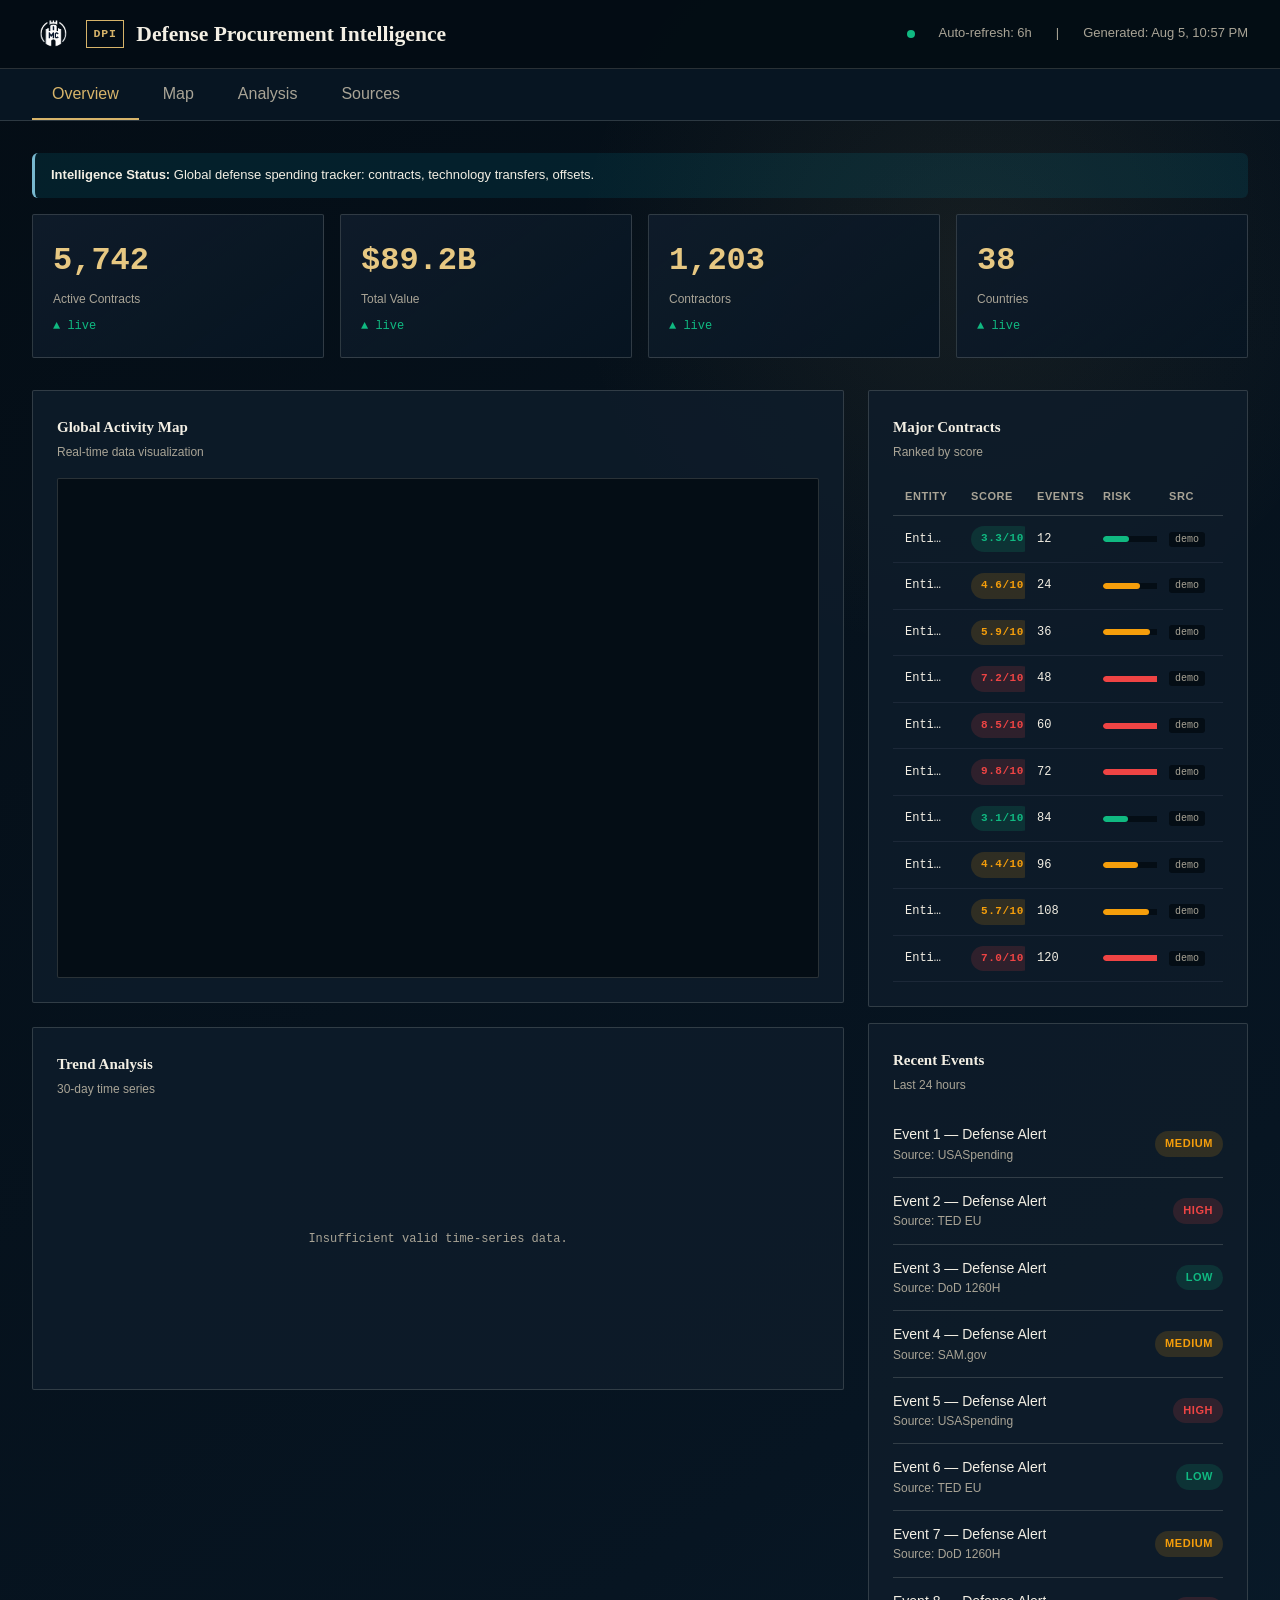
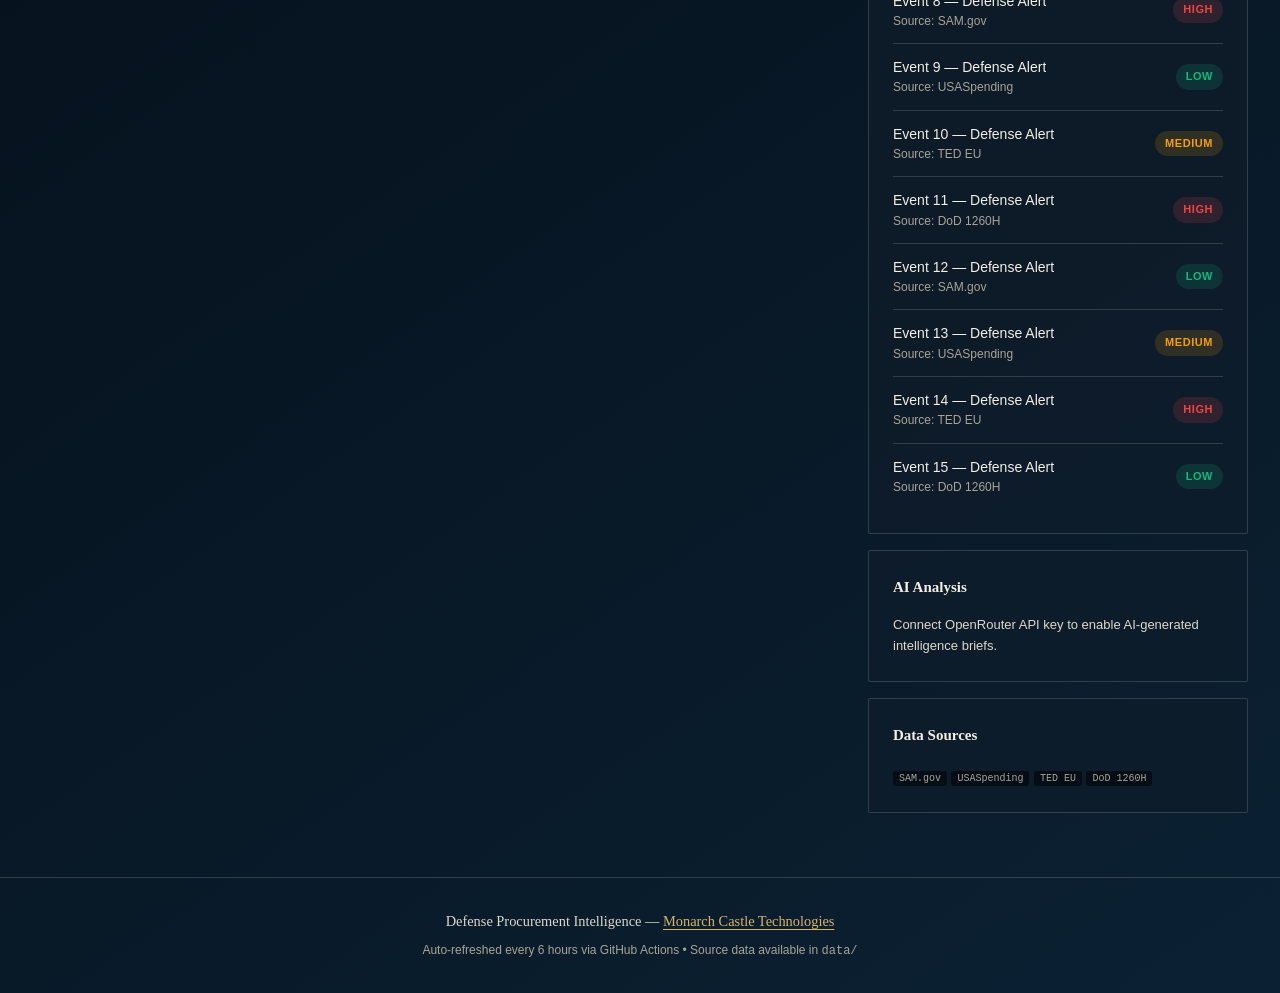
==== index.html @ 4f10d5d2 "chore: normalize portable repository files" ====
<!DOCTYPE html>
<html lang="en">
<head>
  <meta charset="UTF-8">
  <meta name="viewport" content="width=device-width, initial-scale=1.0">
  <title>Defense Procurement Intelligence &mdash; MCT Intelligence</title>
  <meta name="description" content="Public procurement and defense-spending signals for transparent monitoring.">
  <meta name="theme-color" content="#071522">
  <link rel="canonical" href="https://monarchcastletech.github.io/defense-procurement/">
  <link rel="icon" href="assets/mct-mark.png" type="image/png">
  <meta property="og:title" content="Defense Procurement Intelligence">
  <meta property="og:description" content="Public procurement and defense-spending signals for transparent monitoring.">
  <meta property="og:type" content="website">
  <meta property="og:url" content="https://monarchcastletech.github.io/defense-procurement/">
  <meta property="og:image" content="https://monarchcastletech.github.io/defense-procurement/assets/mct-mark.png">
  <link rel="stylesheet" href="assets/style.css">
  <script src="https://d3js.org/d3.v7.min.js" defer></script>
</head>
<body data-project="defense-procurement">
  <a class="skip-link" href="#overview">Skip to dashboard</a>
  <header class="header">
    <div class="header-brand">
      <img class="brand-mark" src="assets/mct-mark.png" alt="Monarch Castle Technologies">
      <div class="logo" aria-label="Project code DPI">DPI</div>
      <div>
        <h1>Defense Procurement Intelligence</h1>
      </div>
    </div>
    <div class="header-meta">
      <div class="live-dot"></div>
      <span>Auto-refresh: 6h</span>
      <span>|</span>
      <span>Generated: <span id="generated-time">&mdash;</span></span>
    </div>
  </header>

  <nav class="nav-tabs" aria-label="Dashboard sections">
    <a class="nav-tab active" href="#overview">Overview</a>
    <a class="nav-tab" href="#map">Map</a>
    <a class="nav-tab" href="#llm-summary">Analysis</a>
    <a class="nav-tab" href="#sources">Sources</a>
  </nav>

  <main class="main" id="overview">
    <div class="alert alert-info">
      <strong>Intelligence Status:</strong> Global defense spending tracker: contracts, technology transfers, offsets.
    </div>

    <div class="stat-grid">
      <div class="stat-card">
        <div class="stat-value">5,742</div>
        <div class="stat-label">Active Contracts</div>
        <div class="stat-delta up">&#9650; live</div>
      </div>
      <div class="stat-card">
        <div class="stat-value">$89.2B</div>
        <div class="stat-label">Total Value</div>
        <div class="stat-delta up">&#9650; live</div>
      </div>
      <div class="stat-card">
        <div class="stat-value">1,203</div>
        <div class="stat-label">Contractors</div>
        <div class="stat-delta up">&#9650; live</div>
      </div>
      <div class="stat-card">
        <div class="stat-value">38</div>
        <div class="stat-label">Countries</div>
        <div class="stat-delta up">&#9650; live</div>
      </div>
    </div>

    <div class="grid grid-map">
      <div>
        <div class="card">
          <div class="card-header">
            <div>
              <div class="card-title">Global Activity Map</div>
              <div class="card-subtitle">Real-time data visualization</div>
            </div>
          </div>
          <div class="map-container" id="map"></div>
        </div>

        <div class="card" style="margin-top:1.5rem">
          <div class="card-header">
            <div>
              <div class="card-title">Trend Analysis</div>
              <div class="card-subtitle">30-day time series</div>
            </div>
          </div>
          <div class="chart-container" id="timeseries-chart"></div>
        </div>
      </div>

      <div class="sidebar">
        <div class="card">
          <div class="card-header">
            <div>
              <div class="card-title">Major Contracts</div>
              <div class="card-subtitle">Ranked by score</div>
            </div>
          </div>
          <table class="data-table">
            <thead>
              <tr><th>Entity</th><th>Score</th><th>Events</th><th>Risk</th><th>Src</th></tr>
            </thead>
            <tbody>
          <tr>
            <td>Entity 1</td>
            <td><span class="badge badge-success">3.3/10</span></td>
            <td>12</td>
            <td style="width:120px"><div class="score-bar"><div class="score-bar-fill score-low" style="width:33%"></div></div></td>
            <td><span class="tag-source">demo</span></td>
          </tr>
          <tr>
            <td>Entity 2</td>
            <td><span class="badge badge-warning">4.6/10</span></td>
            <td>24</td>
            <td style="width:120px"><div class="score-bar"><div class="score-bar-fill score-medium" style="width:46%"></div></div></td>
            <td><span class="tag-source">demo</span></td>
          </tr>
          <tr>
            <td>Entity 3</td>
            <td><span class="badge badge-warning">5.9/10</span></td>
            <td>36</td>
            <td style="width:120px"><div class="score-bar"><div class="score-bar-fill score-medium" style="width:59%"></div></div></td>
            <td><span class="tag-source">demo</span></td>
          </tr>
          <tr>
            <td>Entity 4</td>
            <td><span class="badge badge-danger">7.2/10</span></td>
            <td>48</td>
            <td style="width:120px"><div class="score-bar"><div class="score-bar-fill score-high" style="width:72%"></div></div></td>
            <td><span class="tag-source">demo</span></td>
          </tr>
          <tr>
            <td>Entity 5</td>
            <td><span class="badge badge-danger">8.5/10</span></td>
            <td>60</td>
            <td style="width:120px"><div class="score-bar"><div class="score-bar-fill score-high" style="width:85%"></div></div></td>
            <td><span class="tag-source">demo</span></td>
          </tr>
          <tr>
            <td>Entity 6</td>
            <td><span class="badge badge-danger">9.8/10</span></td>
            <td>72</td>
            <td style="width:120px"><div class="score-bar"><div class="score-bar-fill score-high" style="width:98%"></div></div></td>
            <td><span class="tag-source">demo</span></td>
          </tr>
          <tr>
            <td>Entity 7</td>
            <td><span class="badge badge-success">3.1/10</span></td>
            <td>84</td>
            <td style="width:120px"><div class="score-bar"><div class="score-bar-fill score-low" style="width:31%"></div></div></td>
            <td><span class="tag-source">demo</span></td>
          </tr>
          <tr>
            <td>Entity 8</td>
            <td><span class="badge badge-warning">4.4/10</span></td>
            <td>96</td>
            <td style="width:120px"><div class="score-bar"><div class="score-bar-fill score-medium" style="width:44%"></div></div></td>
            <td><span class="tag-source">demo</span></td>
          </tr>
          <tr>
            <td>Entity 9</td>
            <td><span class="badge badge-warning">5.7/10</span></td>
            <td>108</td>
            <td style="width:120px"><div class="score-bar"><div class="score-bar-fill score-medium" style="width:57%"></div></div></td>
            <td><span class="tag-source">demo</span></td>
          </tr>
          <tr>
            <td>Entity 10</td>
            <td><span class="badge badge-danger">7.0/10</span></td>
            <td>120</td>
            <td style="width:120px"><div class="score-bar"><div class="score-bar-fill score-high" style="width:70%"></div></div></td>
            <td><span class="tag-source">demo</span></td>
          </tr>
            </tbody>
          </table>
        </div>

        <div class="card">
          <div class="card-header">
            <div>
              <div class="card-title">Recent Events</div>
              <div class="card-subtitle">Last 24 hours</div>
            </div>
          </div>
          <div class="list-item">
            <div>
              <div class="list-item-title">Event 1 &mdash; Defense Alert</div>
              <div class="list-item-meta">Source: USASpending</div>
            </div>
            <span class="badge badge-warning">medium</span>
          </div>
          <div class="list-item">
            <div>
              <div class="list-item-title">Event 2 &mdash; Defense Alert</div>
              <div class="list-item-meta">Source: TED EU</div>
            </div>
            <span class="badge badge-danger">high</span>
          </div>
          <div class="list-item">
            <div>
              <div class="list-item-title">Event 3 &mdash; Defense Alert</div>
              <div class="list-item-meta">Source: DoD 1260H</div>
            </div>
            <span class="badge badge-success">low</span>
          </div>
          <div class="list-item">
            <div>
              <div class="list-item-title">Event 4 &mdash; Defense Alert</div>
              <div class="list-item-meta">Source: SAM.gov</div>
            </div>
            <span class="badge badge-warning">medium</span>
          </div>
          <div class="list-item">
            <div>
              <div class="list-item-title">Event 5 &mdash; Defense Alert</div>
              <div class="list-item-meta">Source: USASpending</div>
            </div>
            <span class="badge badge-danger">high</span>
          </div>
          <div class="list-item">
            <div>
              <div class="list-item-title">Event 6 &mdash; Defense Alert</div>
              <div class="list-item-meta">Source: TED EU</div>
            </div>
            <span class="badge badge-success">low</span>
          </div>
          <div class="list-item">
            <div>
              <div class="list-item-title">Event 7 &mdash; Defense Alert</div>
              <div class="list-item-meta">Source: DoD 1260H</div>
            </div>
            <span class="badge badge-warning">medium</span>
          </div>
          <div class="list-item">
            <div>
              <div class="list-item-title">Event 8 &mdash; Defense Alert</div>
              <div class="list-item-meta">Source: SAM.gov</div>
            </div>
            <span class="badge badge-danger">high</span>
          </div>
          <div class="list-item">
            <div>
              <div class="list-item-title">Event 9 &mdash; Defense Alert</div>
              <div class="list-item-meta">Source: USASpending</div>
            </div>
            <span class="badge badge-success">low</span>
          </div>
          <div class="list-item">
            <div>
              <div class="list-item-title">Event 10 &mdash; Defense Alert</div>
              <div class="list-item-meta">Source: TED EU</div>
            </div>
            <span class="badge badge-warning">medium</span>
          </div>
          <div class="list-item">
            <div>
              <div class="list-item-title">Event 11 &mdash; Defense Alert</div>
              <div class="list-item-meta">Source: DoD 1260H</div>
            </div>
            <span class="badge badge-danger">high</span>
          </div>
          <div class="list-item">
            <div>
              <div class="list-item-title">Event 12 &mdash; Defense Alert</div>
              <div class="list-item-meta">Source: SAM.gov</div>
            </div>
            <span class="badge badge-success">low</span>
          </div>
          <div class="list-item">
            <div>
              <div class="list-item-title">Event 13 &mdash; Defense Alert</div>
              <div class="list-item-meta">Source: USASpending</div>
            </div>
            <span class="badge badge-warning">medium</span>
          </div>
          <div class="list-item">
            <div>
              <div class="list-item-title">Event 14 &mdash; Defense Alert</div>
              <div class="list-item-meta">Source: TED EU</div>
            </div>
            <span class="badge badge-danger">high</span>
          </div>
          <div class="list-item">
            <div>
              <div class="list-item-title">Event 15 &mdash; Defense Alert</div>
              <div class="list-item-meta">Source: DoD 1260H</div>
            </div>
            <span class="badge badge-success">low</span>
          </div>
        </div>

        <div class="card">
          <div class="card-header">
            <div class="card-title">AI Analysis</div>
          </div>
          <div id="llm-summary" style="font-size:0.8125rem;color:var(--text-secondary)">
            <p>Connect OpenRouter API key to enable AI-generated intelligence briefs.</p>
          </div>
        </div>

        <div class="card">
          <div class="card-header">
            <div class="card-title" id="sources">Data Sources</div>
          </div>
              <span class="tag-source">SAM.gov</span>
              <span class="tag-source">USASpending</span>
              <span class="tag-source">TED EU</span>
              <span class="tag-source">DoD 1260H</span>        </div>
      </div>
    </div>
  </main>

  <footer class="footer">
    <p>Defense Procurement Intelligence &mdash; <a href="https://monarchcastle.tech/">Monarch Castle Technologies</a></p>
    <p style="margin-top:0.5rem">Auto-refreshed every 6 hours via GitHub Actions &bull; Source data available in <code>data/</code></p>
  </footer>

  <script src="assets/app.js"></script>
</body>
</html>
---- assets/style.css ----
:root {
  --bg-primary: #040d15;
  --bg-secondary: #071522;
  --bg-card: #0f1c2a;
  --bg-hover: #15283a;
  --border: rgba(243, 239, 228, 0.16);
  --text-primary: #f3efe4;
  --text-secondary: #ded8ca;
  --text-muted: #a9a496;
  --accent: #d7b46a;
  --accent-hover: #e7c882;
  --danger: #ef4444;
  --warning: #f59e0b;
  --success: #10b981;
  --info: #77b8cf;
  --font-mono: 'JetBrains Mono', 'Fira Code', monospace;
  --font-sans: Inter, 'Helvetica Neue', Arial, ui-sans-serif, system-ui, sans-serif;
  --font-serif: 'Iowan Old Style', 'Palatino Linotype', 'Book Antiqua', Palatino, Georgia, serif;
  --radius: 2px;
  --shadow: 0 2rem 5rem rgba(0, 0, 0, 0.3);
}

*, *::before, *::after { box-sizing: border-box; margin: 0; padding: 0; }

body {
  font-family: var(--font-sans);
  background:
    radial-gradient(circle at 76% 10%, rgba(215, 180, 106, 0.08), transparent 25rem),
    linear-gradient(145deg, var(--bg-primary), #071522 58%, #0b2133);
  color: var(--text-primary);
  line-height: 1.6;
  min-height: 100vh;
}

a { color: var(--accent); text-decoration: none; }
a:hover { color: var(--accent-hover); }
a:focus-visible, button:focus-visible { outline: 3px solid var(--accent-hover); outline-offset: 3px; }

.header {
  background: rgba(4, 13, 21, 0.94);
  border-bottom: 1px solid var(--border);
  padding: 0.8rem 2rem;
  display: flex;
  align-items: center;
  justify-content: space-between;
  position: sticky;
  top: 0;
  z-index: 100;
}

.header-brand {
  display: flex;
  align-items: center;
  gap: 0.75rem;
}

.header-brand h1 {
  font-family: var(--font-serif);
  font-size: 1.35rem;
  font-weight: 600;
  color: var(--text-primary);
}

.brand-mark {
  width: 42px;
  height: 42px;
  object-fit: contain;
  flex: 0 0 auto;
}

.header-brand .logo {
  min-width: 36px;
  height: 28px;
  border: 1px solid var(--accent);
  border-radius: 0;
  display: flex;
  align-items: center;
  justify-content: center;
  font-weight: 800;
  padding: 0 0.4rem;
  font-size: 0.72rem;
  font-family: var(--font-mono);
  letter-spacing: 0.08em;
  color: var(--accent);
}

.header-meta {
  display: flex;
  align-items: center;
  gap: 1.5rem;
  font-size: 0.8125rem;
  color: var(--text-muted);
}

.header-meta .live-dot {
  width: 8px;
  height: 8px;
  background: var(--success);
  border-radius: 50%;
  animation: pulse 2s infinite;
}

@keyframes pulse {
  0%, 100% { opacity: 1; }
  50% { opacity: 0.4; }
}

.nav-tabs {
  display: flex;
  gap: 0.25rem;
  background: var(--bg-secondary);
  border-bottom: 1px solid var(--border);
  padding: 0 2rem;
}

.nav-tab {
  padding: 0.75rem 1.25rem;
  font-size: 0.875rem;
  color: var(--text-muted);
  border-bottom: 2px solid transparent;
  cursor: pointer;
  border-top: 0;
  border-left: 0;
  border-right: 0;
  background: transparent;
  font: inherit;
  transition: all 0.2s;
}

.nav-tab:hover { color: var(--text-primary); }
.nav-tab.active { color: var(--accent); border-bottom-color: var(--accent); }

.main { padding: 2rem; max-width: 1600px; margin: 0 auto; overflow-x: hidden; }

.grid { display: grid; gap: 1.5rem; }
.grid-2 { grid-template-columns: repeat(2, 1fr); }
.grid-3 { grid-template-columns: repeat(3, 1fr); }
.grid-4 { grid-template-columns: repeat(4, 1fr); }
.grid-map { grid-template-columns: 1fr 380px; align-items: start; min-width: 0; }
.grid-map > div:first-child { min-width: 0; overflow: hidden; }

@media (max-width: 1024px) {
  .grid-2, .grid-3, .grid-4 { grid-template-columns: 1fr; }
  .grid-map { grid-template-columns: 1fr; }
}

.card {
  background: rgba(15, 28, 42, 0.86);
  border: 1px solid var(--border);
  border-radius: var(--radius);
  padding: 1.5rem;
  overflow-x: auto;
}

.card-header {
  display: flex;
  align-items: center;
  justify-content: space-between;
  margin-bottom: 1rem;
}

.card-title {
  font-family: var(--font-serif);
  font-size: 0.9375rem;
  font-weight: 600;
  color: var(--text-primary);
}

.card-subtitle {
  font-size: 0.75rem;
  color: var(--text-muted);
  margin-top: 0.25rem;
}

.stat-grid {
  display: grid;
  grid-template-columns: repeat(4, 1fr);
  gap: 1rem;
  margin-bottom: 2rem;
}

@media (max-width: 768px) { .stat-grid { grid-template-columns: repeat(2, 1fr); } }

.stat-card {
  background: linear-gradient(145deg, rgba(15, 28, 42, 0.96), rgba(7, 21, 34, 0.9));
  border: 1px solid var(--border);
  border-radius: var(--radius);
  padding: 1.25rem;
}

.stat-value {
  font-size: 2rem;
  font-weight: 700;
  color: var(--accent-hover);
  font-family: var(--font-mono);
}

.stat-label {
  font-size: 0.75rem;
  color: var(--text-muted);
  margin-top: 0.25rem;
}

.stat-delta {
  font-size: 0.75rem;
  margin-top: 0.5rem;
  font-family: var(--font-mono);
}

.stat-delta.up { color: var(--success); }
.stat-delta.down { color: var(--danger); }
.stat-delta.neutral { color: var(--text-muted); }

.badge {
  display: inline-flex;
  align-items: center;
  gap: 0.375rem;
  padding: 0.25rem 0.625rem;
  font-size: 0.6875rem;
  font-weight: 600;
  border-radius: 999px;
  text-transform: uppercase;
  letter-spacing: 0.05em;
}

.badge-danger { background: rgba(239,68,68,0.15); color: var(--danger); }
.badge-warning { background: rgba(245,158,11,0.15); color: var(--warning); }
.badge-success { background: rgba(16,185,129,0.15); color: var(--success); }
.badge-info { background: rgba(6,182,212,0.15); color: var(--info); }

.map-container {
  background: var(--bg-primary);
  border: 1px solid var(--border);
  border-radius: var(--radius);
  height: 500px;
  position: relative;
  overflow: hidden;
  width: 100%;
}

.map-container svg { width: 100%; height: 100%; }

.sidebar {
  display: flex;
  flex-direction: column;
  gap: 1rem;
  min-width: 0;
}

.list-item {
  display: flex;
  align-items: center;
  justify-content: space-between;
  padding: 0.75rem 0;
  border-bottom: 1px solid var(--border);
}

.list-item:last-child { border-bottom: none; }

.list-item-title { font-size: 0.875rem; font-weight: 500; overflow: hidden; text-overflow: ellipsis; white-space: nowrap; max-width: 220px; }
.list-item-meta { font-size: 0.75rem; color: var(--text-muted); }

.data-table {
  width: 100%;
  border-collapse: collapse;
  font-size: 0.8125rem;
  table-layout: fixed;
}

.data-table th {
  text-align: left;
  padding: 0.625rem 0.75rem;
  color: var(--text-muted);
  font-weight: 600;
  font-size: 0.6875rem;
  text-transform: uppercase;
  letter-spacing: 0.05em;
  border-bottom: 1px solid var(--border);
}

.data-table td {
  padding: 0.625rem 0.75rem;
  border-bottom: 1px solid rgba(45,55,72,0.5);
  font-family: var(--font-mono);
  font-size: 0.75rem;
  max-width: 180px;
  overflow: hidden;
  text-overflow: ellipsis;
  white-space: nowrap;
}

.data-table tr:hover td { background: var(--bg-hover); }

.score-bar {
  height: 6px;
  background: var(--bg-primary);
  border-radius: 3px;
  overflow: hidden;
  flex: 1;
  min-width: 80px;
}

.score-bar-fill {
  height: 100%;
  border-radius: 3px;
  transition: width 0.5s ease;
}

.score-high { background: var(--danger); }
.score-medium { background: var(--warning); }
.score-low { background: var(--success); }

.chart-container {
  height: 250px;
  position: relative;
}

.chart-container svg { width: 100%; height: 100%; }
.chart-empty { display: grid; height: 100%; place-items: center; color: var(--text-muted); font-family: var(--font-mono); font-size: 0.75rem; }

.footer {
  text-align: center;
  padding: 2rem;
  color: var(--text-muted);
  font-size: 0.75rem;
  border-top: 1px solid var(--border);
  margin-top: 2rem;
}

.footer p:first-child { color: var(--text-secondary); font-family: var(--font-serif); font-size: 0.9rem; }
.footer a { text-decoration: underline; text-underline-offset: 0.2em; }

.tag-source {
  font-size: 0.625rem;
  color: var(--text-muted);
  font-family: var(--font-mono);
  background: var(--bg-primary);
  padding: 0.125rem 0.375rem;
  border-radius: 3px;
}

.btn {
  display: inline-flex;
  align-items: center;
  gap: 0.5rem;
  padding: 0.5rem 1rem;
  font-size: 0.8125rem;
  font-weight: 500;
  border-radius: 6px;
  border: 1px solid var(--border);
  background: var(--bg-card);
  color: var(--text-primary);
  cursor: pointer;
  transition: all 0.2s;
}

.btn:hover { background: var(--bg-hover); border-color: var(--accent); }
.btn-primary { background: var(--accent); border-color: var(--accent); color: white; }
.btn-primary:hover { background: var(--accent-hover); }

.alert {
  padding: 0.75rem 1rem;
  border-radius: 6px;
  font-size: 0.8125rem;
  margin-bottom: 1rem;
  border-left: 3px solid;
}

.alert-info { background: rgba(6,182,212,0.1); border-color: var(--info); }
.alert-warning { background: rgba(245,158,11,0.1); border-color: var(--warning); }
.alert-danger { background: rgba(239,68,68,0.1); border-color: var(--danger); }

.axis text { fill: var(--text-muted); font-size: 10px; }
.axis path, .axis line { stroke: var(--border); }

.tooltip {
  position: absolute;
  background: var(--bg-secondary);
  border: 1px solid var(--border);
  border-radius: 6px;
  padding: 0.75rem;
  font-size: 0.75rem;
  pointer-events: none;
  z-index: 1000;
  box-shadow: var(--shadow);
  max-width: 250px;
}

.skip-link { position: fixed; left: 1rem; top: -5rem; z-index: 1001; padding: 0.75rem 1rem; color: var(--bg-primary); background: var(--accent-hover); }
.skip-link:focus { top: 1rem; }

@media (max-width: 720px) {
  .header { position: static; padding: 0.8rem 1rem; align-items: flex-start; }
  .header-meta { gap: 0.6rem; flex-wrap: wrap; justify-content: flex-end; }
  .header-meta span:nth-of-type(2) { display: none; }
  .nav-tabs { padding: 0 0.5rem; overflow-x: auto; }
  .nav-tab { padding: 0.7rem 0.9rem; white-space: nowrap; }
  .main { padding: 1rem; }
  .card { padding: 1rem; }
}

@media (prefers-reduced-motion: reduce) {
  *, *::before, *::after { scroll-behavior: auto !important; animation-duration: 0.01ms !important; animation-iteration-count: 1 !important; transition-duration: 0.01ms !important; }
}
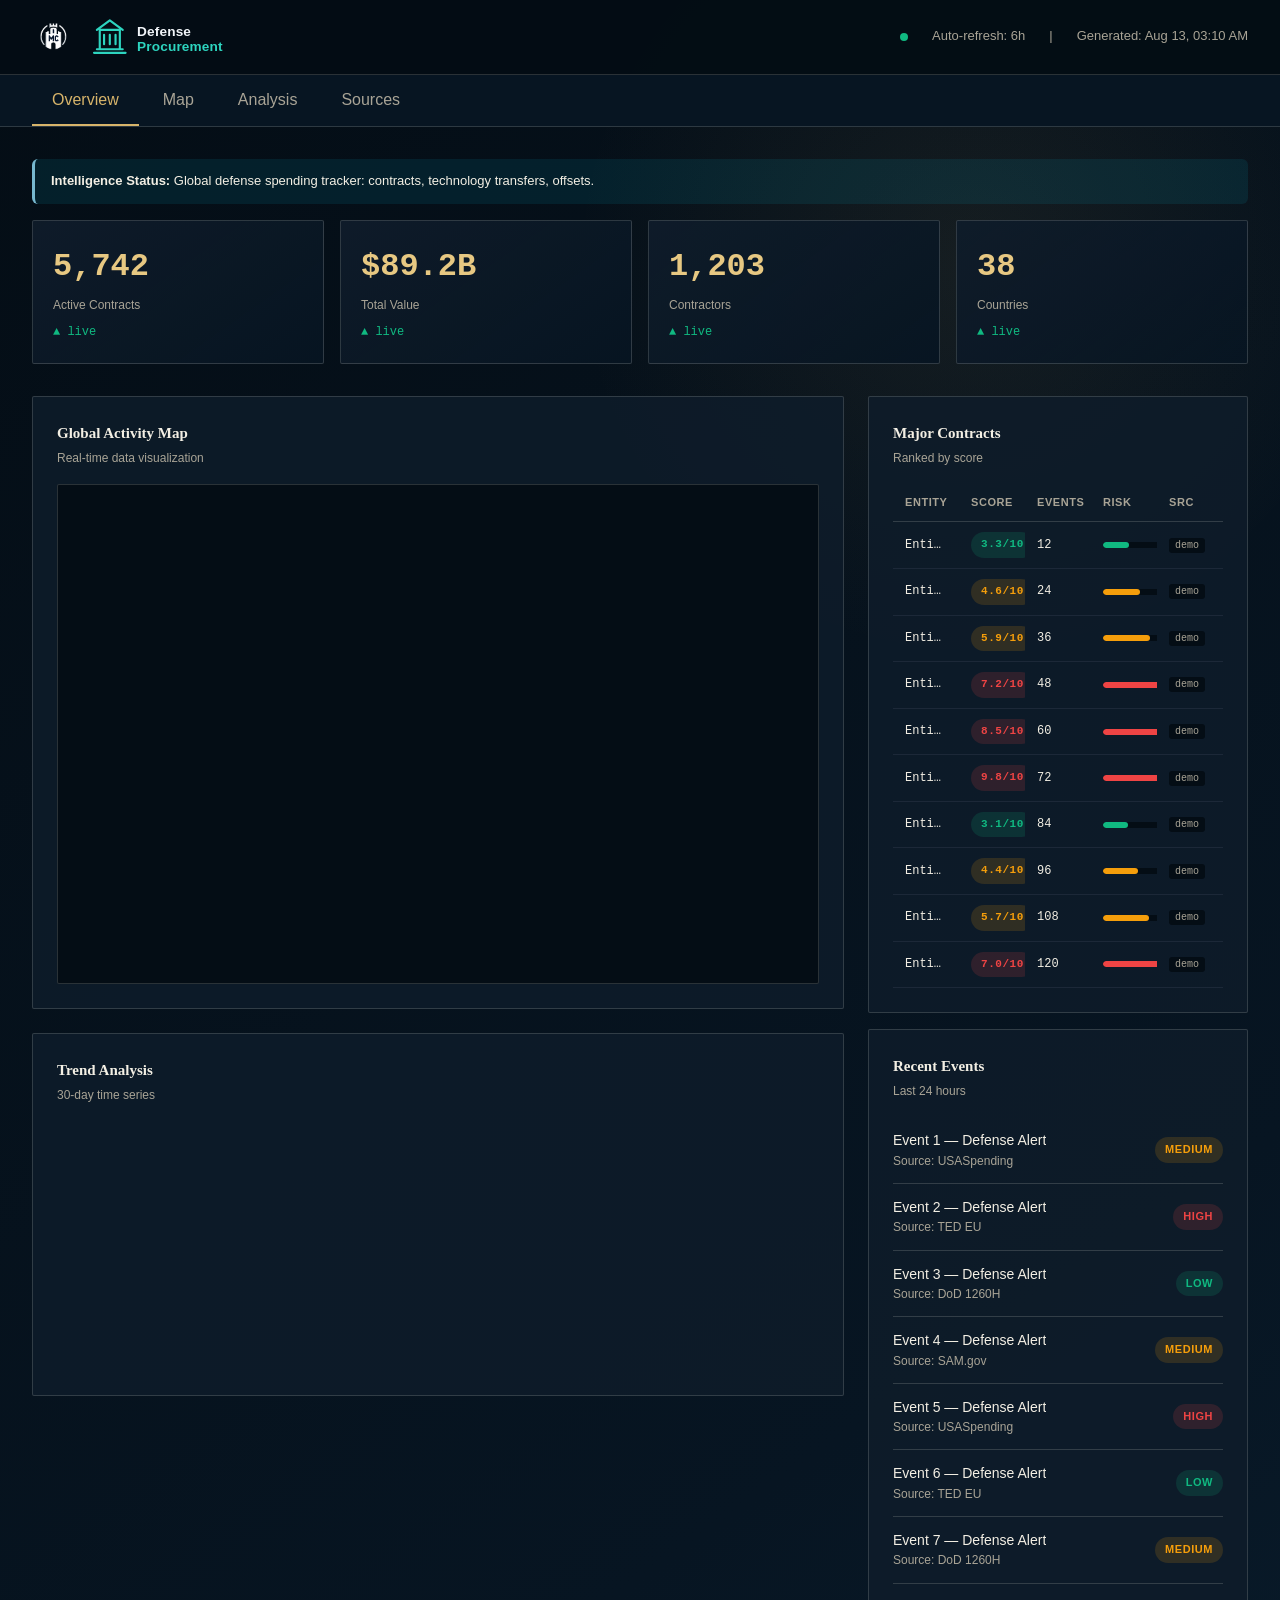
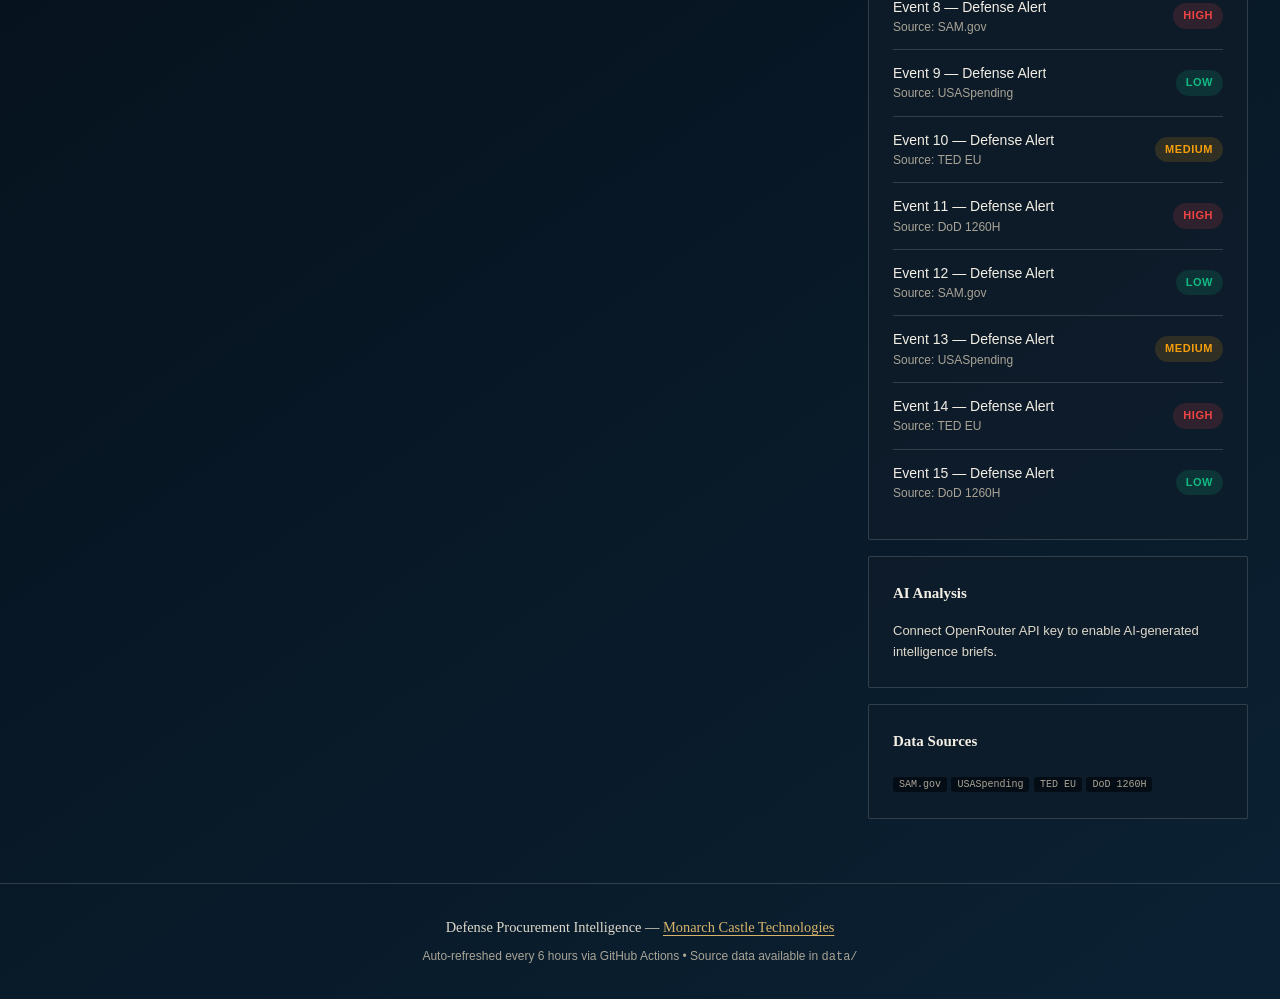
==== commit 46a37af4: "feat: add product identity and deployment guard" ====
--- a/index.html
+++ b/index.html
@@ -7,7 +7,7 @@
   <meta name="description" content="Public procurement and defense-spending signals for transparent monitoring.">
   <meta name="theme-color" content="#071522">
   <link rel="canonical" href="https://monarchcastletech.github.io/defense-procurement/">
-  <link rel="icon" href="assets/mct-mark.png" type="image/png">
+  <link rel="icon" href="assets/product-logo.svg" type="image/svg+xml">
   <meta property="og:title" content="Defense Procurement Intelligence">
   <meta property="og:description" content="Public procurement and defense-spending signals for transparent monitoring.">
   <meta property="og:type" content="website">
@@ -21,9 +21,9 @@
   <header class="header">
     <div class="header-brand">
       <img class="brand-mark" src="assets/mct-mark.png" alt="Monarch Castle Technologies">
-      <div class="logo" aria-label="Project code DPI">DPI</div>
+      <img class="product-logo" src="assets/product-logo.svg" alt="Defense Procurement Intelligence">
       <div>
-        <h1>Defense Procurement Intelligence</h1>
+        <h1 class="visually-hidden">Defense Procurement Intelligence</h1>
       </div>
     </div>
     <div class="header-meta">
--- a/assets/style.css
+++ b/assets/style.css
@@ -68,21 +68,8 @@
   flex: 0 0 auto;
 }
 
-.header-brand .logo {
-  min-width: 36px;
-  height: 28px;
-  border: 1px solid var(--accent);
-  border-radius: 0;
-  display: flex;
-  align-items: center;
-  justify-content: center;
-  font-weight: 800;
-  padding: 0 0.4rem;
-  font-size: 0.72rem;
-  font-family: var(--font-mono);
-  letter-spacing: 0.08em;
-  color: var(--accent);
-}
+.product-logo { width: clamp(180px, 23vw, 260px); height: 48px; object-fit: contain; object-position: left center; }
+.visually-hidden { position: absolute; width: 1px; height: 1px; padding: 0; margin: -1px; overflow: hidden; clip: rect(0 0 0 0); white-space: nowrap; border: 0; }
 
 .header-meta {
   display: flex;
@@ -391,6 +378,7 @@
 
 @media (max-width: 720px) {
   .header { position: static; padding: 0.8rem 1rem; align-items: flex-start; }
+  .product-logo { width: clamp(150px, 48vw, 220px); height: 42px; }
   .header-meta { gap: 0.6rem; flex-wrap: wrap; justify-content: flex-end; }
   .header-meta span:nth-of-type(2) { display: none; }
   .nav-tabs { padding: 0 0.5rem; overflow-x: auto; }
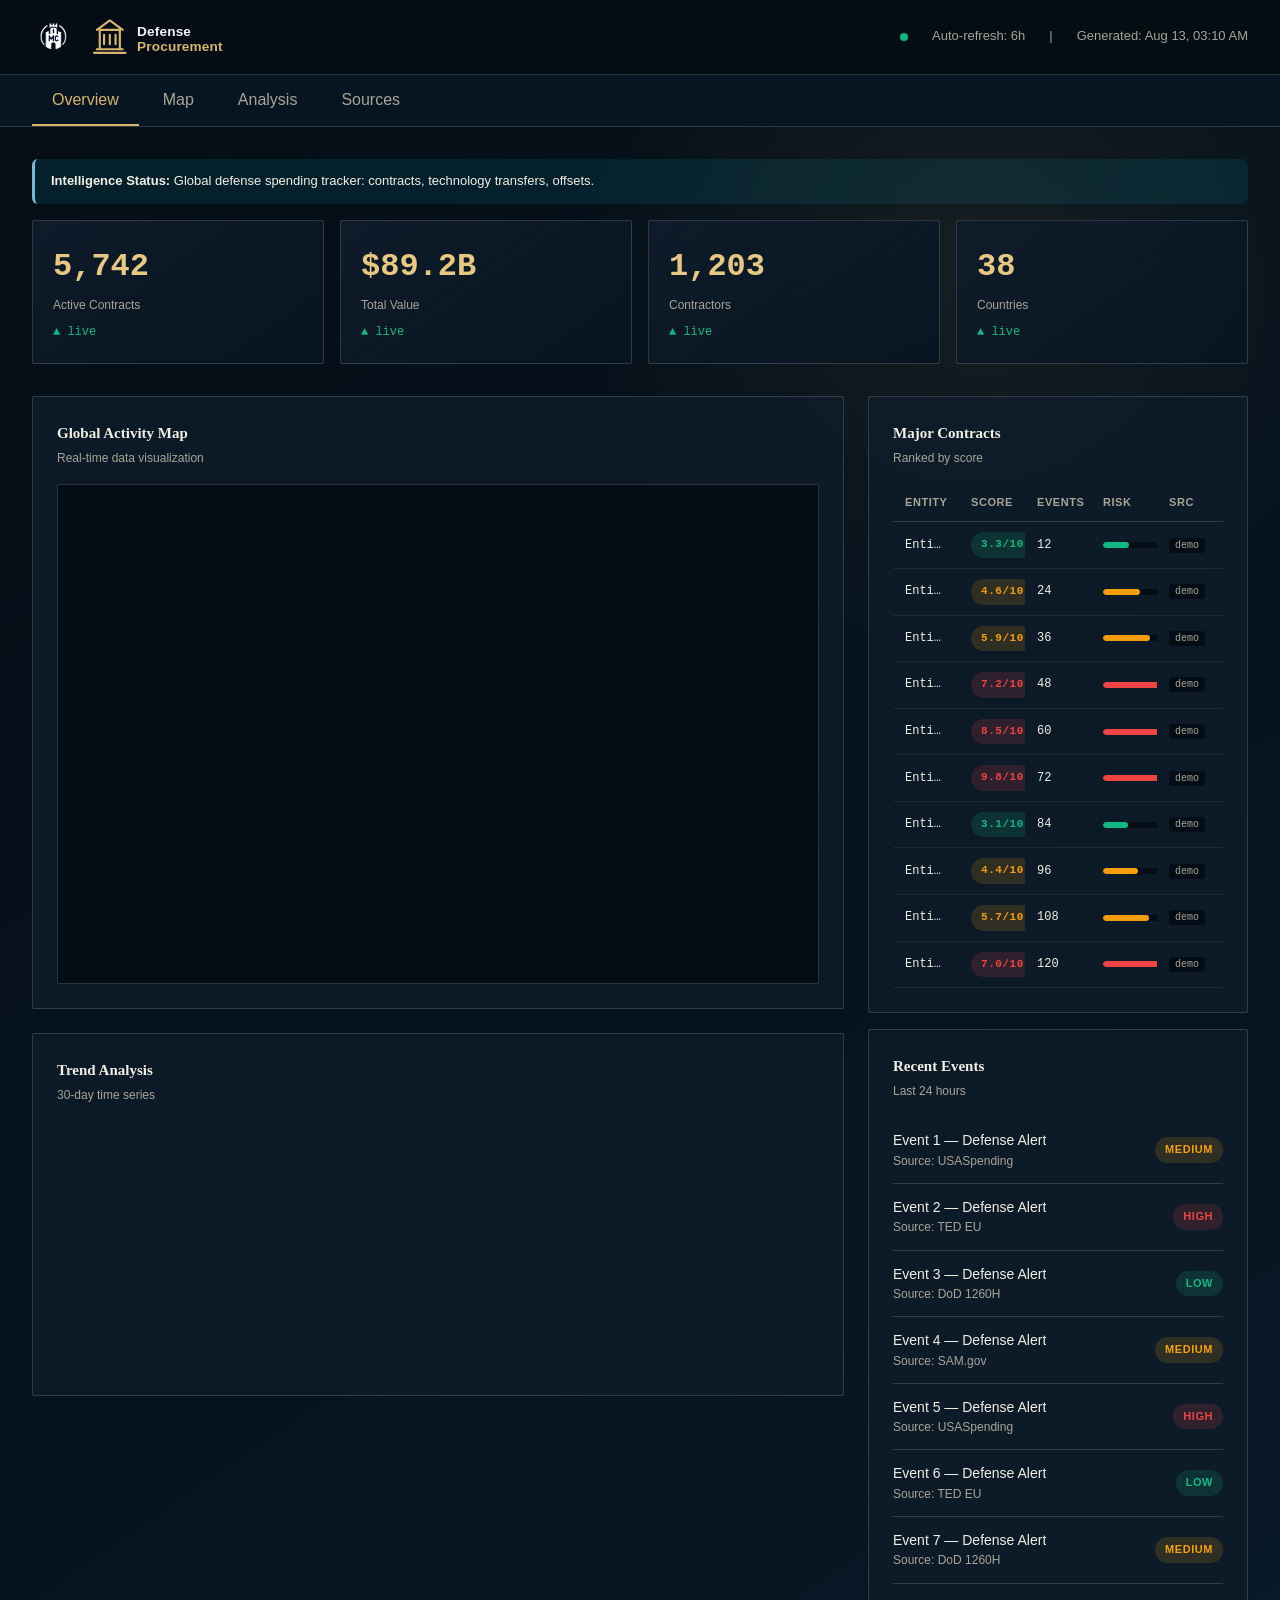
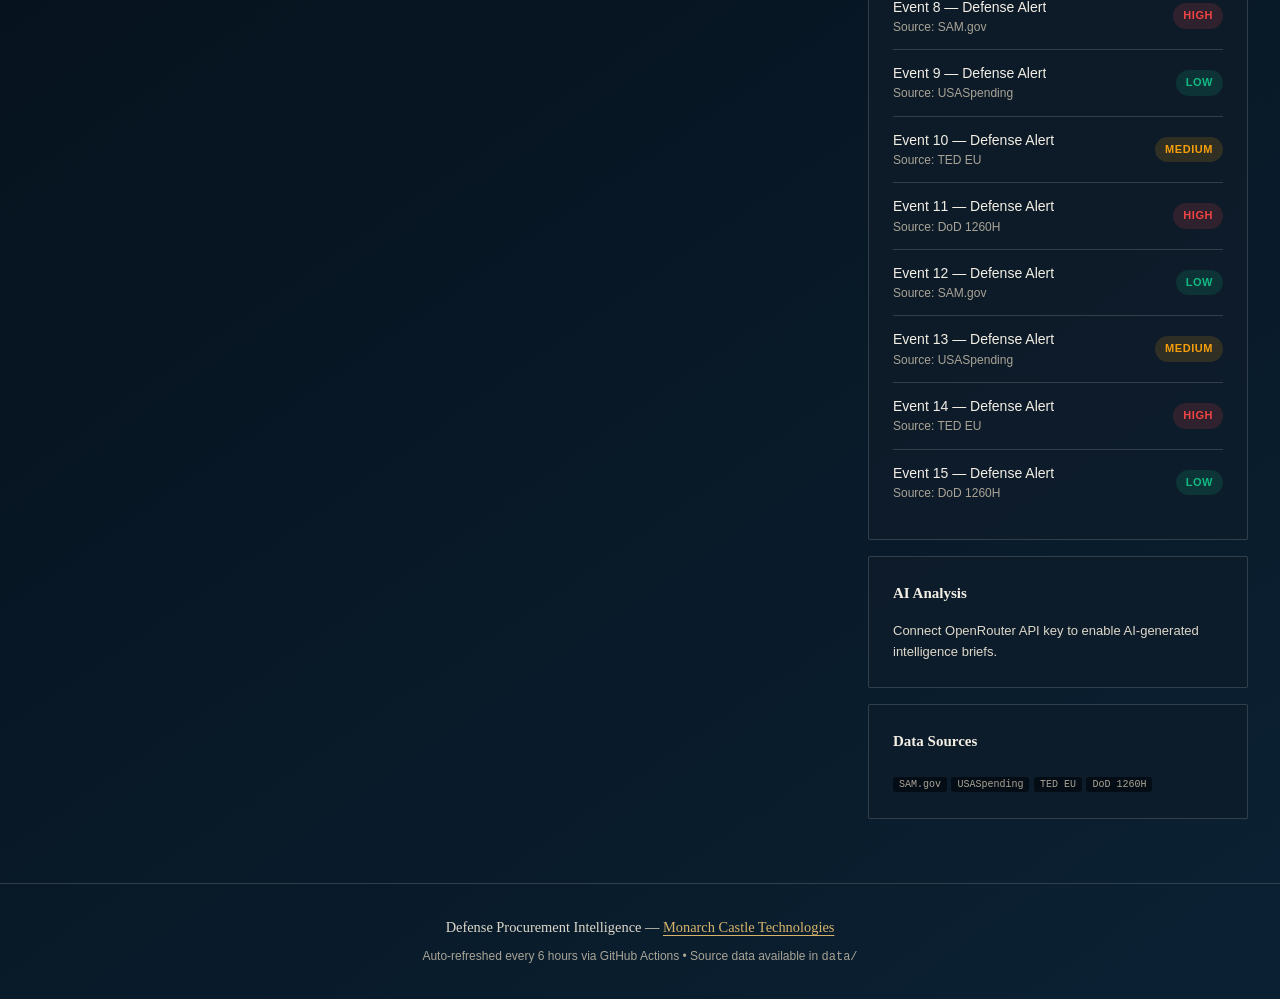
==== commit 8bb25aac: "fix: refresh cached transparent logo" ====
--- a/index.html
+++ b/index.html
@@ -7,7 +7,7 @@
   <meta name="description" content="Public procurement and defense-spending signals for transparent monitoring.">
   <meta name="theme-color" content="#071522">
   <link rel="canonical" href="https://monarchcastletech.github.io/defense-procurement/">
-  <link rel="icon" href="assets/product-logo.svg" type="image/svg+xml">
+  <link rel="icon" href="assets/product-logo.svg?v=2" type="image/svg+xml">
   <meta property="og:title" content="Defense Procurement Intelligence">
   <meta property="og:description" content="Public procurement and defense-spending signals for transparent monitoring.">
   <meta property="og:type" content="website">
@@ -21,7 +21,7 @@
   <header class="header">
     <div class="header-brand">
       <img class="brand-mark" src="assets/mct-mark.png" alt="Monarch Castle Technologies">
-      <img class="product-logo" src="assets/product-logo.svg" alt="Defense Procurement Intelligence">
+      <img class="product-logo" src="assets/product-logo.svg?v=2" alt="Defense Procurement Intelligence">
       <div>
         <h1 class="visually-hidden">Defense Procurement Intelligence</h1>
       </div>
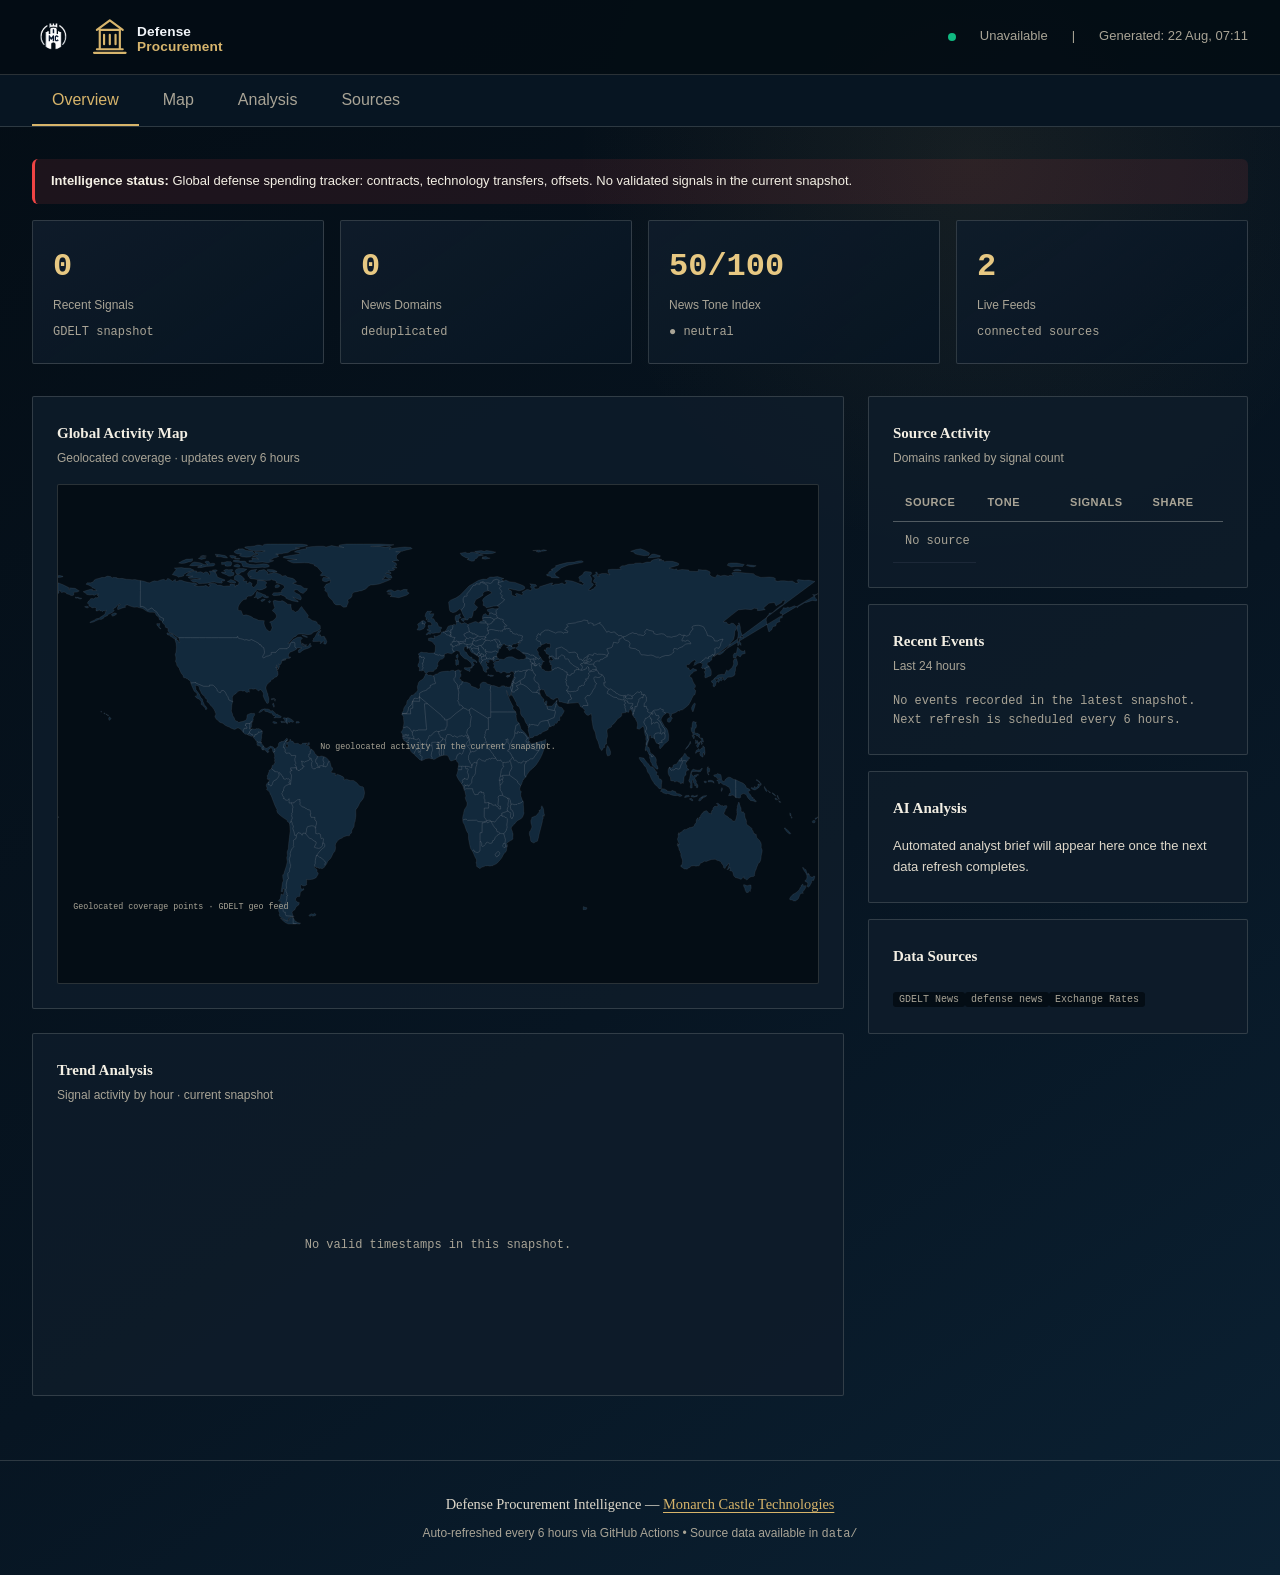
==== commit 92913567: "fix: data-driven dashboard, self-hosted world map, resilient pipeline" ====
--- a/index.html
+++ b/index.html
@@ -14,7 +14,6 @@
   <meta property="og:url" content="https://monarchcastletech.github.io/defense-procurement/">
   <meta property="og:image" content="https://monarchcastletech.github.io/defense-procurement/assets/mct-mark.png">
   <link rel="stylesheet" href="assets/style.css">
-  <script src="https://d3js.org/d3.v7.min.js" defer></script>
 </head>
 <body data-project="defense-procurement">
   <a class="skip-link" href="#overview">Skip to dashboard</a>
@@ -28,7 +27,7 @@
     </div>
     <div class="header-meta">
       <div class="live-dot"></div>
-      <span>Auto-refresh: 6h</span>
+      <span id="data-mode">Auto-refresh: 6h</span>
       <span>|</span>
       <span>Generated: <span id="generated-time">&mdash;</span></span>
     </div>
@@ -42,32 +41,11 @@
   </nav>
 
   <main class="main" id="overview">
-    <div class="alert alert-info">
+    <div class="alert alert-info" id="status-message">
       <strong>Intelligence Status:</strong> Global defense spending tracker: contracts, technology transfers, offsets.
     </div>
 
-    <div class="stat-grid">
-      <div class="stat-card">
-        <div class="stat-value">5,742</div>
-        <div class="stat-label">Active Contracts</div>
-        <div class="stat-delta up">&#9650; live</div>
-      </div>
-      <div class="stat-card">
-        <div class="stat-value">$89.2B</div>
-        <div class="stat-label">Total Value</div>
-        <div class="stat-delta up">&#9650; live</div>
-      </div>
-      <div class="stat-card">
-        <div class="stat-value">1,203</div>
-        <div class="stat-label">Contractors</div>
-        <div class="stat-delta up">&#9650; live</div>
-      </div>
-      <div class="stat-card">
-        <div class="stat-value">38</div>
-        <div class="stat-label">Countries</div>
-        <div class="stat-delta up">&#9650; live</div>
-      </div>
-    </div>
+    <div class="stat-grid" id="stat-grid"></div>
 
     <div class="grid grid-map">
       <div>
@@ -75,7 +53,7 @@
           <div class="card-header">
             <div>
               <div class="card-title">Global Activity Map</div>
-              <div class="card-subtitle">Real-time data visualization</div>
+              <div class="card-subtitle">Geolocated coverage · updates every 6 hours</div>
             </div>
           </div>
           <div class="map-container" id="map"></div>
@@ -85,7 +63,7 @@
           <div class="card-header">
             <div>
               <div class="card-title">Trend Analysis</div>
-              <div class="card-subtitle">30-day time series</div>
+              <div class="card-subtitle">Signal activity by hour · current snapshot</div>
             </div>
           </div>
           <div class="chart-container" id="timeseries-chart"></div>
@@ -96,85 +74,15 @@
         <div class="card">
           <div class="card-header">
             <div>
-              <div class="card-title">Major Contracts</div>
-              <div class="card-subtitle">Ranked by score</div>
+              <div class="card-title">Source Activity</div>
+              <div class="card-subtitle">Domains ranked by signal count</div>
             </div>
           </div>
           <table class="data-table">
             <thead>
-              <tr><th>Entity</th><th>Score</th><th>Events</th><th>Risk</th><th>Src</th></tr>
+              <tr><th>Source</th><th>Tone</th><th>Signals</th><th>Share</th></tr>
             </thead>
-            <tbody>
-          <tr>
-            <td>Entity 1</td>
-            <td><span class="badge badge-success">3.3/10</span></td>
-            <td>12</td>
-            <td style="width:120px"><div class="score-bar"><div class="score-bar-fill score-low" style="width:33%"></div></div></td>
-            <td><span class="tag-source">demo</span></td>
-          </tr>
-          <tr>
-            <td>Entity 2</td>
-            <td><span class="badge badge-warning">4.6/10</span></td>
-            <td>24</td>
-            <td style="width:120px"><div class="score-bar"><div class="score-bar-fill score-medium" style="width:46%"></div></div></td>
-            <td><span class="tag-source">demo</span></td>
-          </tr>
-          <tr>
-            <td>Entity 3</td>
-            <td><span class="badge badge-warning">5.9/10</span></td>
-            <td>36</td>
-            <td style="width:120px"><div class="score-bar"><div class="score-bar-fill score-medium" style="width:59%"></div></div></td>
-            <td><span class="tag-source">demo</span></td>
-          </tr>
-          <tr>
-            <td>Entity 4</td>
-            <td><span class="badge badge-danger">7.2/10</span></td>
-            <td>48</td>
-            <td style="width:120px"><div class="score-bar"><div class="score-bar-fill score-high" style="width:72%"></div></div></td>
-            <td><span class="tag-source">demo</span></td>
-          </tr>
-          <tr>
-            <td>Entity 5</td>
-            <td><span class="badge badge-danger">8.5/10</span></td>
-            <td>60</td>
-            <td style="width:120px"><div class="score-bar"><div class="score-bar-fill score-high" style="width:85%"></div></div></td>
-            <td><span class="tag-source">demo</span></td>
-          </tr>
-          <tr>
-            <td>Entity 6</td>
-            <td><span class="badge badge-danger">9.8/10</span></td>
-            <td>72</td>
-            <td style="width:120px"><div class="score-bar"><div class="score-bar-fill score-high" style="width:98%"></div></div></td>
-            <td><span class="tag-source">demo</span></td>
-          </tr>
-          <tr>
-            <td>Entity 7</td>
-            <td><span class="badge badge-success">3.1/10</span></td>
-            <td>84</td>
-            <td style="width:120px"><div class="score-bar"><div class="score-bar-fill score-low" style="width:31%"></div></div></td>
-            <td><span class="tag-source">demo</span></td>
-          </tr>
-          <tr>
-            <td>Entity 8</td>
-            <td><span class="badge badge-warning">4.4/10</span></td>
-            <td>96</td>
-            <td style="width:120px"><div class="score-bar"><div class="score-bar-fill score-medium" style="width:44%"></div></div></td>
-            <td><span class="tag-source">demo</span></td>
-          </tr>
-          <tr>
-            <td>Entity 9</td>
-            <td><span class="badge badge-warning">5.7/10</span></td>
-            <td>108</td>
-            <td style="width:120px"><div class="score-bar"><div class="score-bar-fill score-medium" style="width:57%"></div></div></td>
-            <td><span class="tag-source">demo</span></td>
-          </tr>
-          <tr>
-            <td>Entity 10</td>
-            <td><span class="badge badge-danger">7.0/10</span></td>
-            <td>120</td>
-            <td style="width:120px"><div class="score-bar"><div class="score-bar-fill score-high" style="width:70%"></div></div></td>
-            <td><span class="tag-source">demo</span></td>
-          </tr>
+            <tbody id="entity-rows">
             </tbody>
           </table>
         </div>
@@ -186,119 +94,17 @@
               <div class="card-subtitle">Last 24 hours</div>
             </div>
           </div>
-          <div class="list-item">
-            <div>
-              <div class="list-item-title">Event 1 &mdash; Defense Alert</div>
-              <div class="list-item-meta">Source: USASpending</div>
-            </div>
-            <span class="badge badge-warning">medium</span>
-          </div>
-          <div class="list-item">
-            <div>
-              <div class="list-item-title">Event 2 &mdash; Defense Alert</div>
-              <div class="list-item-meta">Source: TED EU</div>
-            </div>
-            <span class="badge badge-danger">high</span>
-          </div>
-          <div class="list-item">
-            <div>
-              <div class="list-item-title">Event 3 &mdash; Defense Alert</div>
-              <div class="list-item-meta">Source: DoD 1260H</div>
-            </div>
-            <span class="badge badge-success">low</span>
-          </div>
-          <div class="list-item">
-            <div>
-              <div class="list-item-title">Event 4 &mdash; Defense Alert</div>
-              <div class="list-item-meta">Source: SAM.gov</div>
-            </div>
-            <span class="badge badge-warning">medium</span>
-          </div>
-          <div class="list-item">
-            <div>
-              <div class="list-item-title">Event 5 &mdash; Defense Alert</div>
-              <div class="list-item-meta">Source: USASpending</div>
-            </div>
-            <span class="badge badge-danger">high</span>
-          </div>
-          <div class="list-item">
-            <div>
-              <div class="list-item-title">Event 6 &mdash; Defense Alert</div>
-              <div class="list-item-meta">Source: TED EU</div>
-            </div>
-            <span class="badge badge-success">low</span>
-          </div>
-          <div class="list-item">
-            <div>
-              <div class="list-item-title">Event 7 &mdash; Defense Alert</div>
-              <div class="list-item-meta">Source: DoD 1260H</div>
-            </div>
-            <span class="badge badge-warning">medium</span>
-          </div>
-          <div class="list-item">
-            <div>
-              <div class="list-item-title">Event 8 &mdash; Defense Alert</div>
-              <div class="list-item-meta">Source: SAM.gov</div>
-            </div>
-            <span class="badge badge-danger">high</span>
-          </div>
-          <div class="list-item">
-            <div>
-              <div class="list-item-title">Event 9 &mdash; Defense Alert</div>
-              <div class="list-item-meta">Source: USASpending</div>
-            </div>
-            <span class="badge badge-success">low</span>
-          </div>
-          <div class="list-item">
-            <div>
-              <div class="list-item-title">Event 10 &mdash; Defense Alert</div>
-              <div class="list-item-meta">Source: TED EU</div>
-            </div>
-            <span class="badge badge-warning">medium</span>
-          </div>
-          <div class="list-item">
-            <div>
-              <div class="list-item-title">Event 11 &mdash; Defense Alert</div>
-              <div class="list-item-meta">Source: DoD 1260H</div>
-            </div>
-            <span class="badge badge-danger">high</span>
-          </div>
-          <div class="list-item">
-            <div>
-              <div class="list-item-title">Event 12 &mdash; Defense Alert</div>
-              <div class="list-item-meta">Source: SAM.gov</div>
-            </div>
-            <span class="badge badge-success">low</span>
-          </div>
-          <div class="list-item">
-            <div>
-              <div class="list-item-title">Event 13 &mdash; Defense Alert</div>
-              <div class="list-item-meta">Source: USASpending</div>
-            </div>
-            <span class="badge badge-warning">medium</span>
-          </div>
-          <div class="list-item">
-            <div>
-              <div class="list-item-title">Event 14 &mdash; Defense Alert</div>
-              <div class="list-item-meta">Source: TED EU</div>
-            </div>
-            <span class="badge badge-danger">high</span>
-          </div>
-          <div class="list-item">
-            <div>
-              <div class="list-item-title">Event 15 &mdash; Defense Alert</div>
-              <div class="list-item-meta">Source: DoD 1260H</div>
-            </div>
-            <span class="badge badge-success">low</span>
-          </div>
+          <div id="event-list"></div>
         </div>
+
+        
 
         <div class="card">
           <div class="card-header">
             <div class="card-title">AI Analysis</div>
           </div>
           <div id="llm-summary" style="font-size:0.8125rem;color:var(--text-secondary)">
-            <p>Connect OpenRouter API key to enable AI-generated intelligence briefs.</p>
+            <p>Automated analyst brief will appear here once the next data refresh completes.</p>
           </div>
         </div>
 
@@ -306,10 +112,13 @@
           <div class="card-header">
             <div class="card-title" id="sources">Data Sources</div>
           </div>
-              <span class="tag-source">SAM.gov</span>
+              <div id="source-tags">
+        <span class="tag-source">SAM.gov</span>
               <span class="tag-source">USASpending</span>
               <span class="tag-source">TED EU</span>
-              <span class="tag-source">DoD 1260H</span>        </div>
+              <span class="tag-source">DoD 1260H</span>
+      </div>
+      </div>
       </div>
     </div>
   </main>
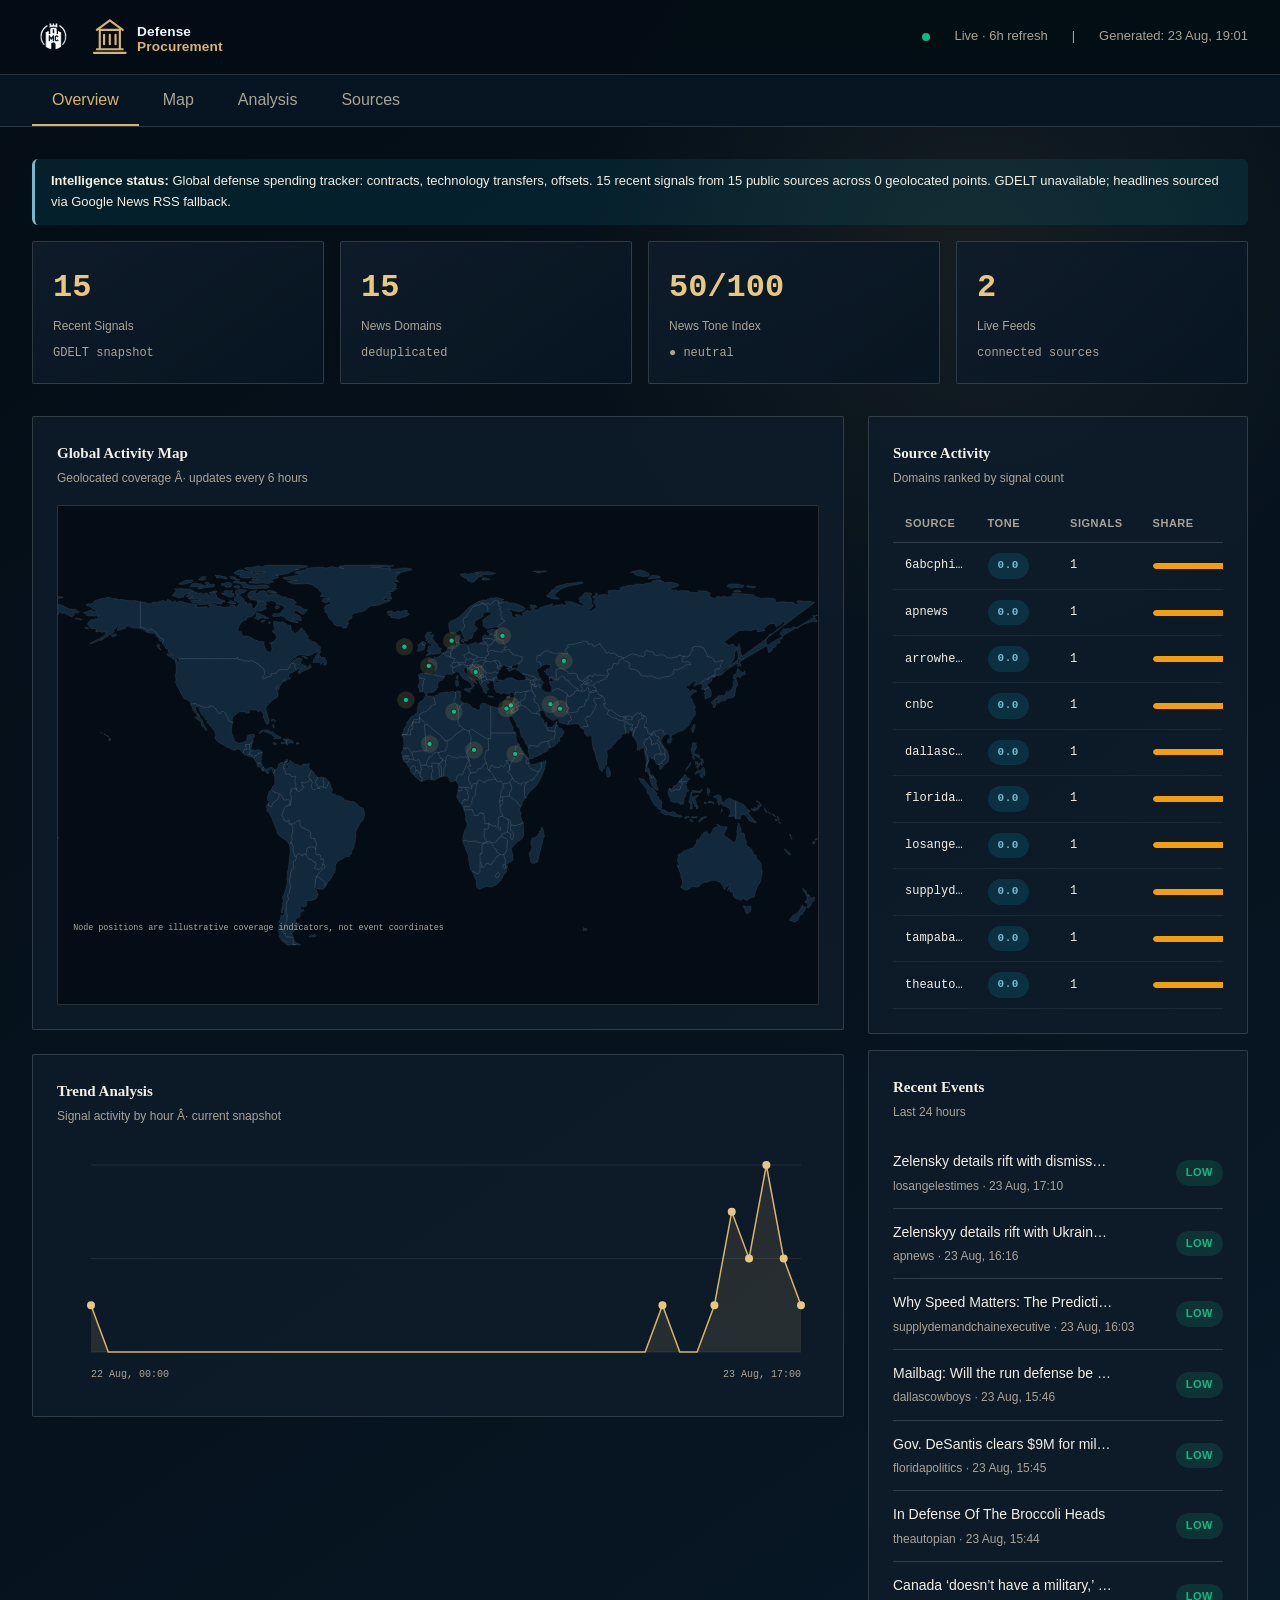
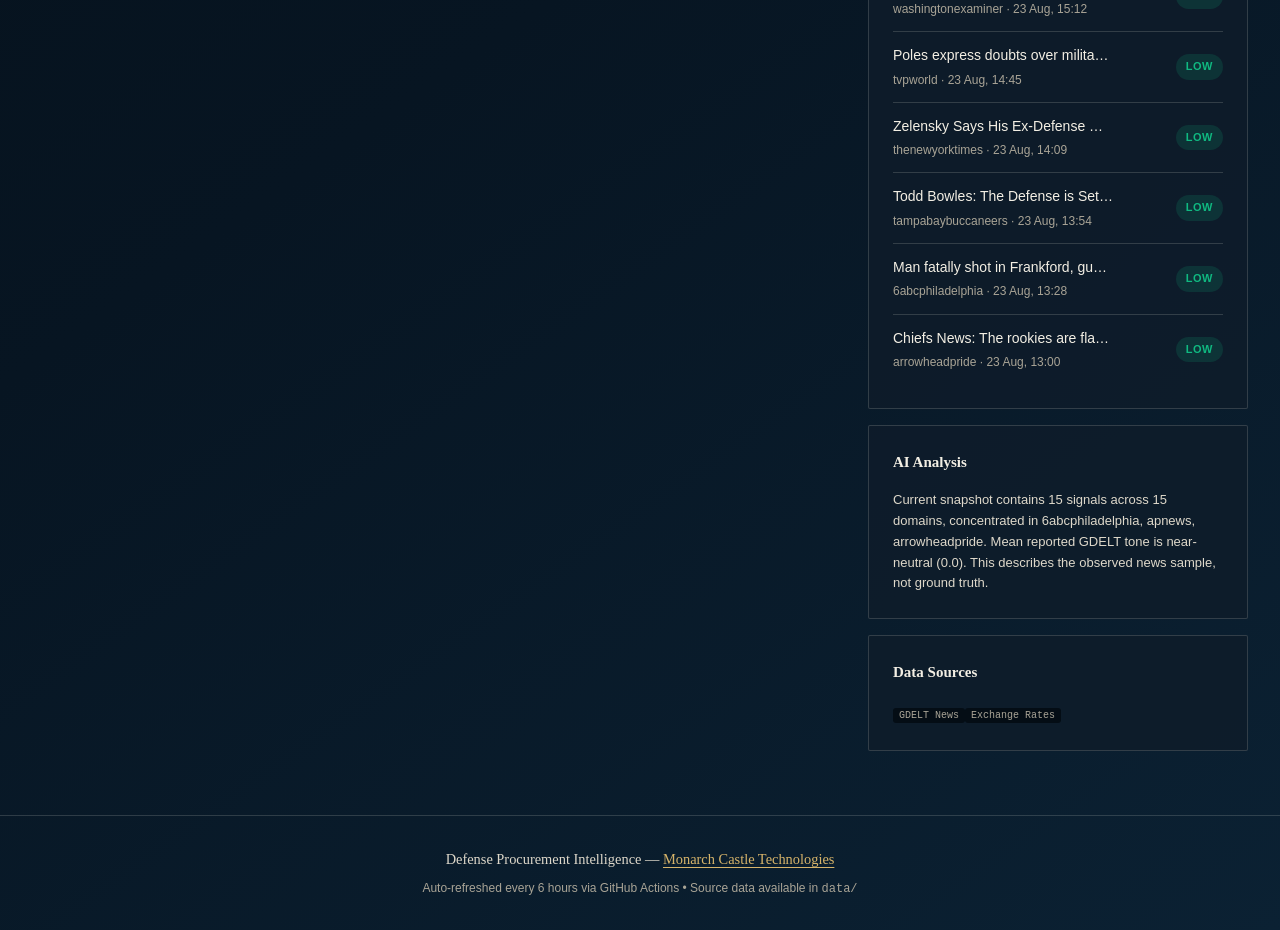
==== commit d15ea6b6: "refactor: remove GDELT, Google News RSS as primary source; nemotron-first LLM chain" ====
--- a/index.html
+++ b/index.html
@@ -1,4 +1,4 @@
-<!DOCTYPE html>
+﻿<!DOCTYPE html>
 <html lang="en">
 <head>
   <meta charset="UTF-8">
@@ -53,7 +53,7 @@
           <div class="card-header">
             <div>
               <div class="card-title">Global Activity Map</div>
-              <div class="card-subtitle">Geolocated coverage · updates every 6 hours</div>
+              <div class="card-subtitle">Geolocated coverage Â· updates every 6 hours</div>
             </div>
           </div>
           <div class="map-container" id="map"></div>
@@ -63,7 +63,7 @@
           <div class="card-header">
             <div>
               <div class="card-title">Trend Analysis</div>
-              <div class="card-subtitle">Signal activity by hour · current snapshot</div>
+              <div class="card-subtitle">Signal activity by hour Â· current snapshot</div>
             </div>
           </div>
           <div class="chart-container" id="timeseries-chart"></div>
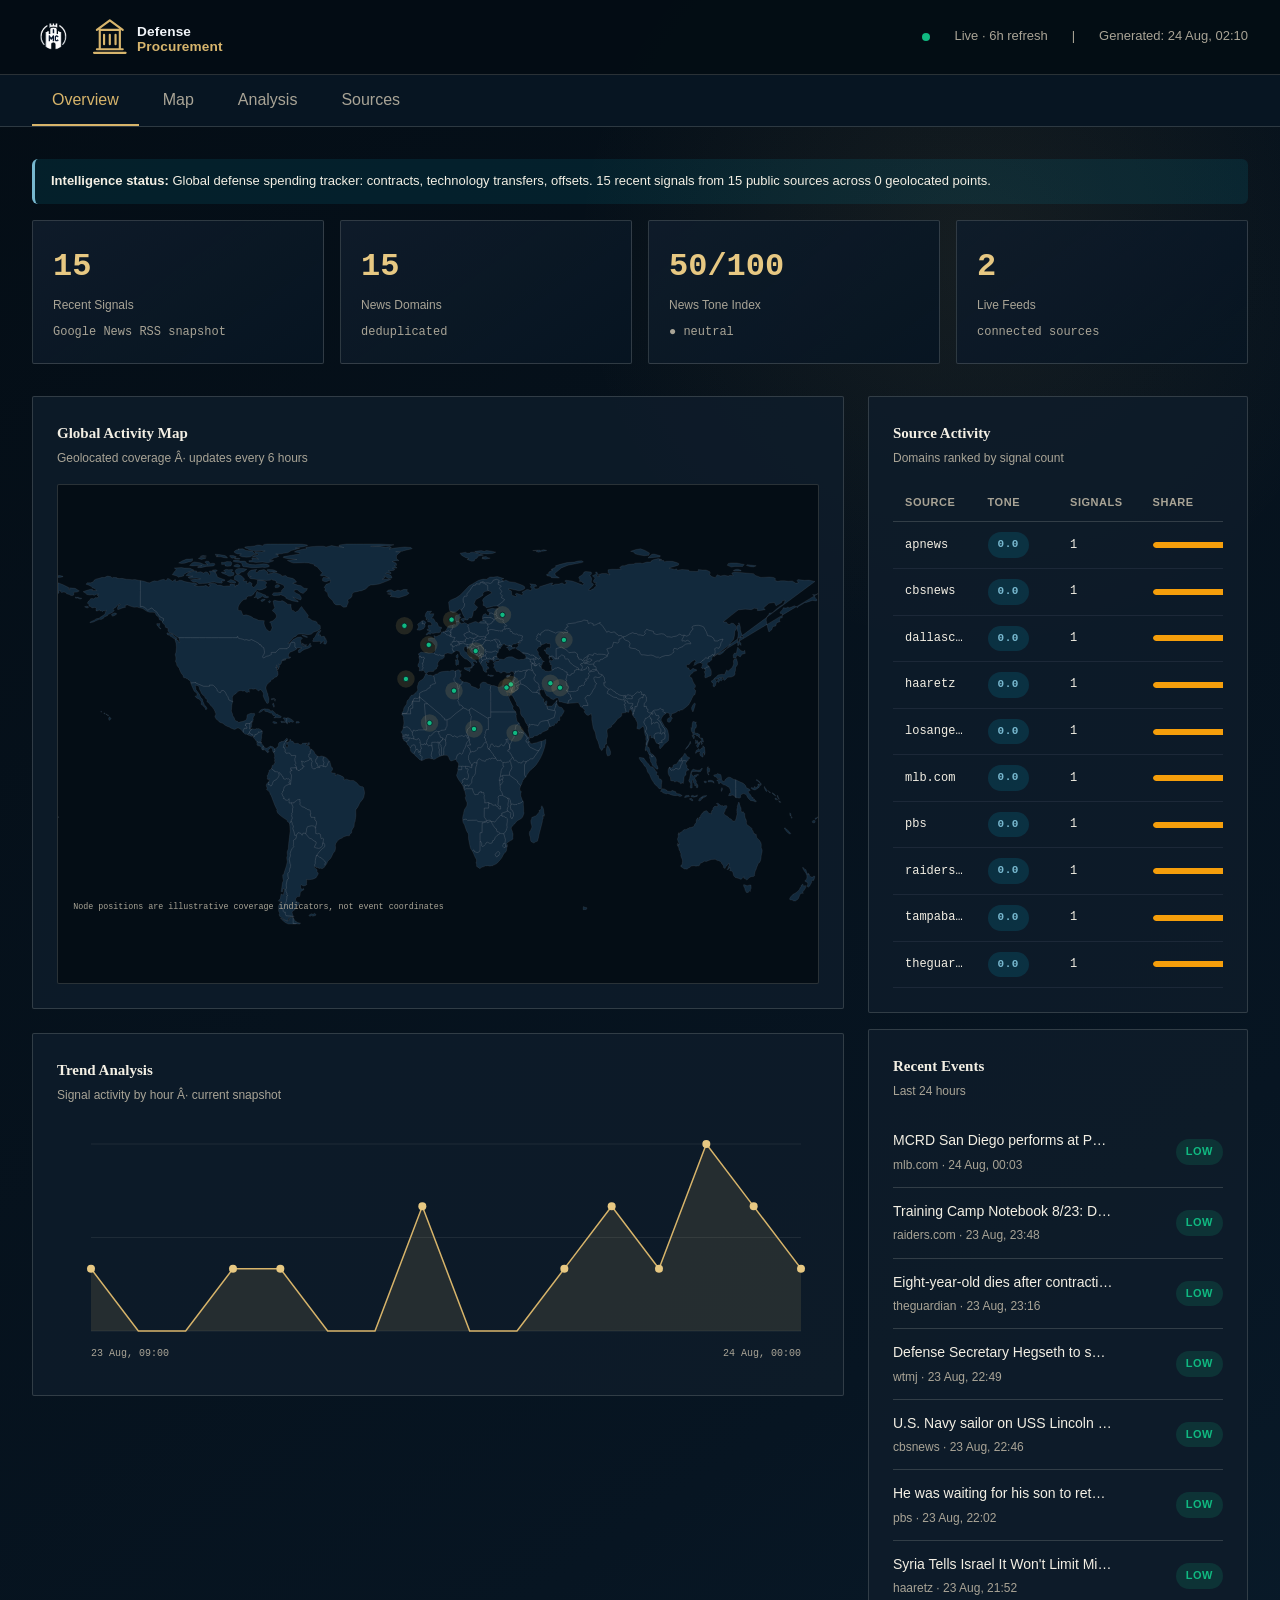
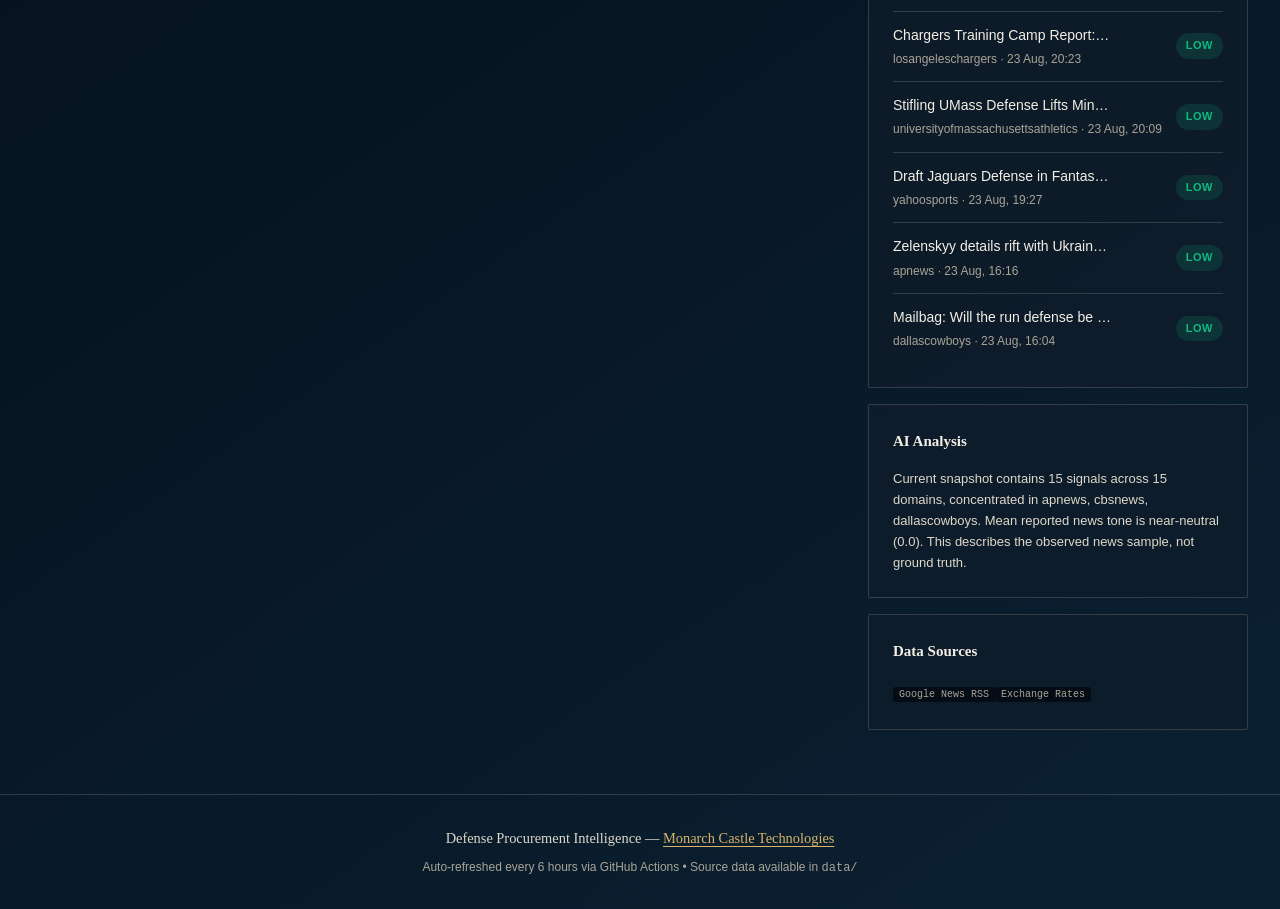
==== commit 3eab2a3b: "fix: retire legacy domain references and stale source labels" ====
--- a/index.html
+++ b/index.html
@@ -1,4 +1,4 @@
-﻿<!DOCTYPE html>
+<!DOCTYPE html>
 <html lang="en">
 <head>
   <meta charset="UTF-8">
@@ -124,7 +124,7 @@
   </main>
 
   <footer class="footer">
-    <p>Defense Procurement Intelligence &mdash; <a href="https://monarchcastle.tech/">Monarch Castle Technologies</a></p>
+    <p>Defense Procurement Intelligence &mdash; <a href="https://monarchcastletech.github.io/">Monarch Castle Technologies</a></p>
     <p style="margin-top:0.5rem">Auto-refreshed every 6 hours via GitHub Actions &bull; Source data available in <code>data/</code></p>
   </footer>
 
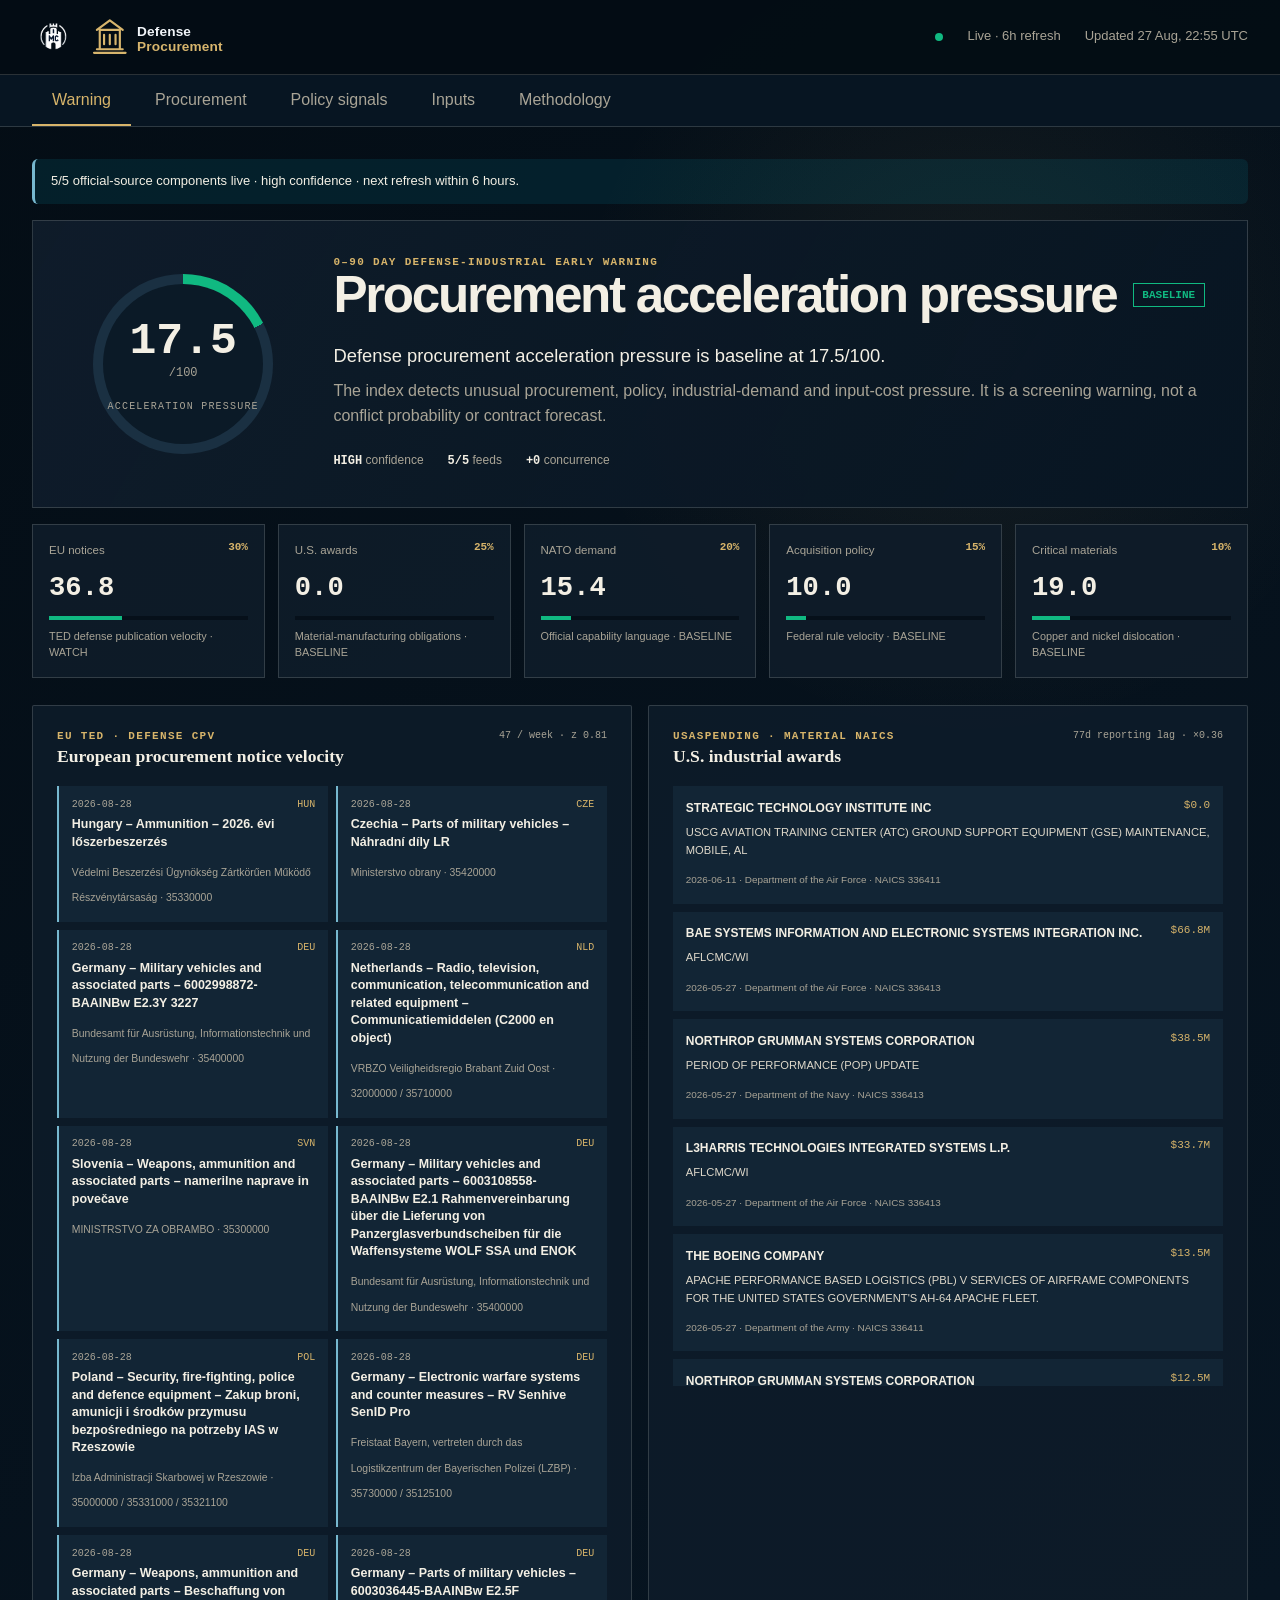
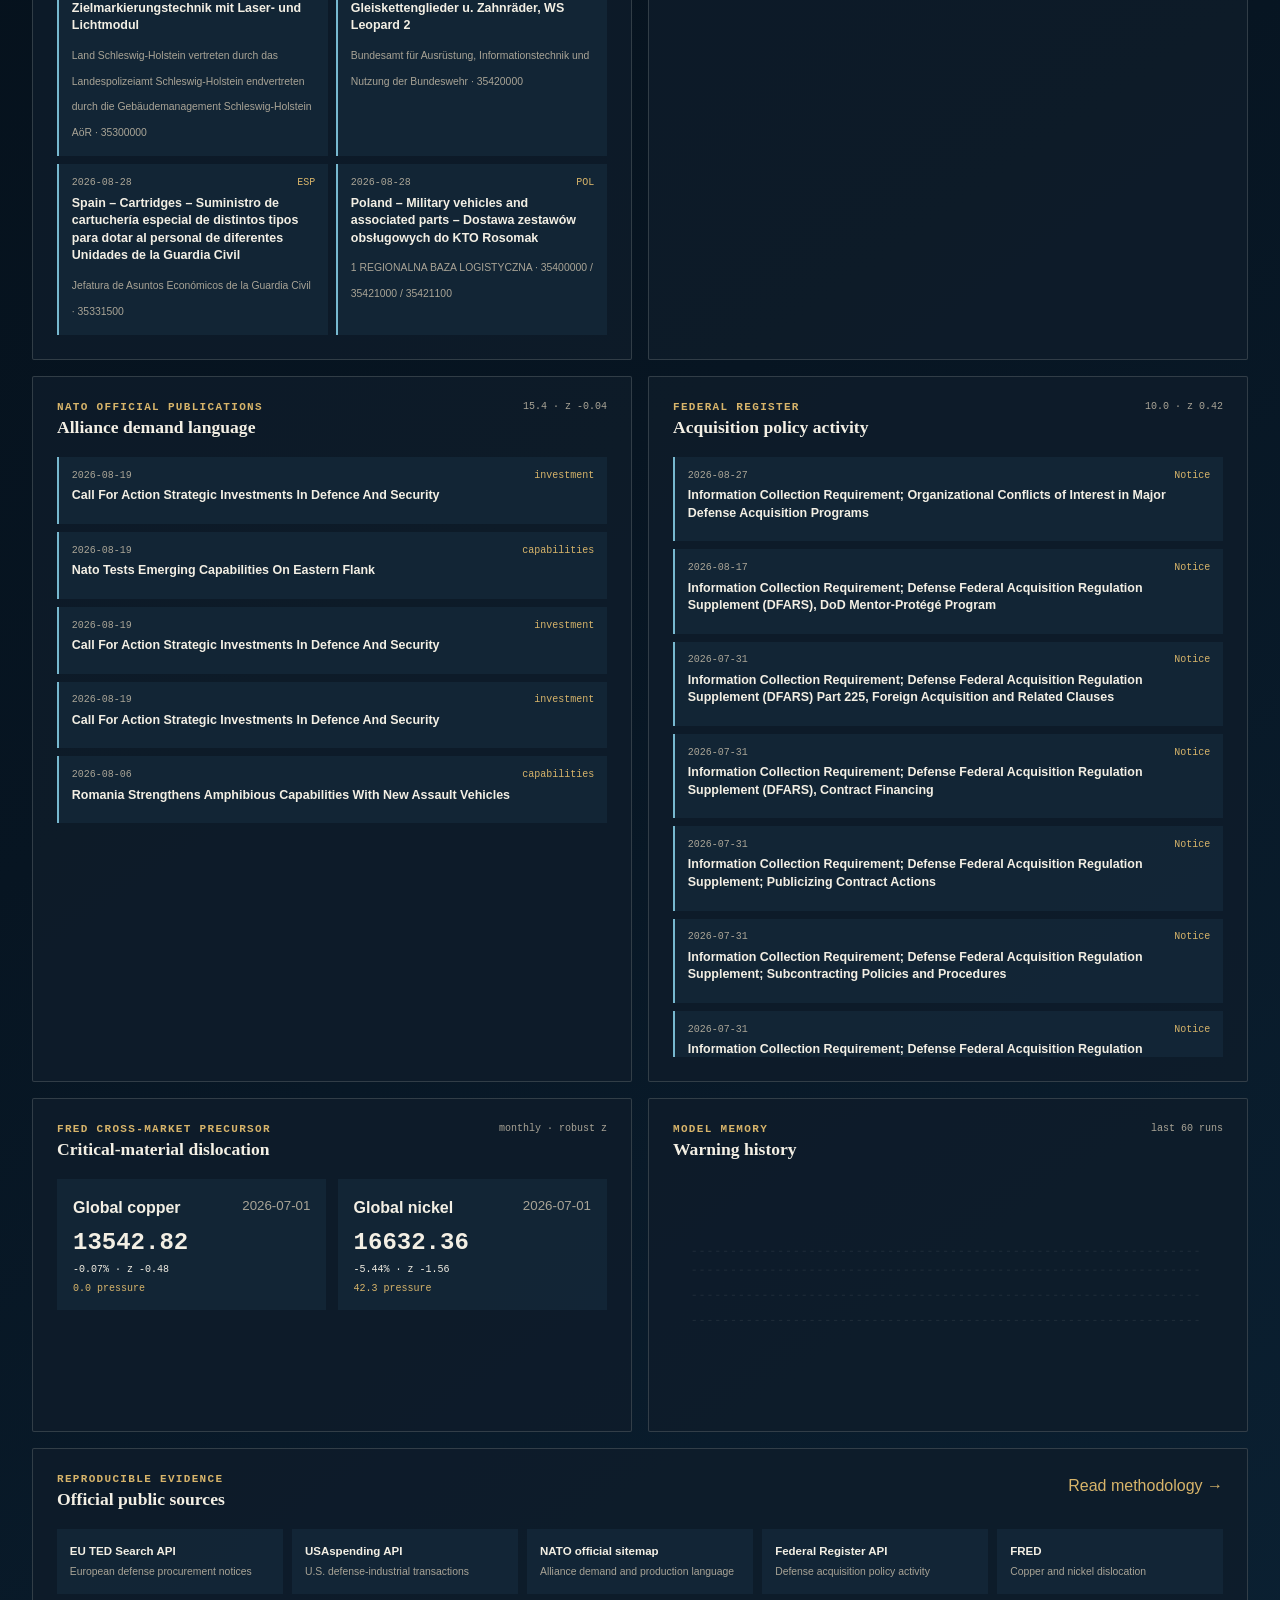
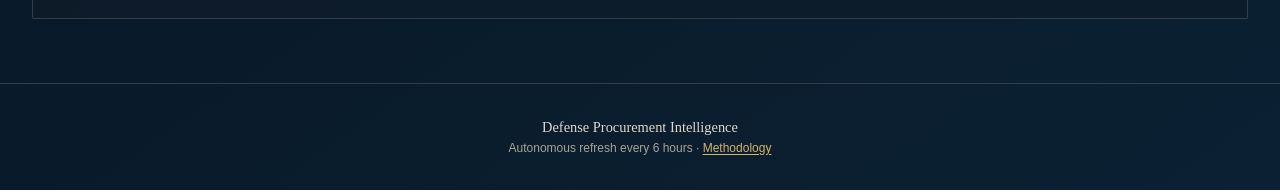
==== commit 82b2d21a: "feat: add autonomous procurement acceleration warning" ====
--- a/index.html
+++ b/index.html
@@ -1,133 +1,11 @@
-<!DOCTYPE html>
-<html lang="en">
-<head>
-  <meta charset="UTF-8">
-  <meta name="viewport" content="width=device-width, initial-scale=1.0">
-  <title>Defense Procurement Intelligence &mdash; MCT Intelligence</title>
-  <meta name="description" content="Public procurement and defense-spending signals for transparent monitoring.">
-  <meta name="theme-color" content="#071522">
-  <link rel="canonical" href="https://monarchcastletech.github.io/defense-procurement/">
-  <link rel="icon" href="assets/product-logo.svg?v=2" type="image/svg+xml">
-  <meta property="og:title" content="Defense Procurement Intelligence">
-  <meta property="og:description" content="Public procurement and defense-spending signals for transparent monitoring.">
-  <meta property="og:type" content="website">
-  <meta property="og:url" content="https://monarchcastletech.github.io/defense-procurement/">
-  <meta property="og:image" content="https://monarchcastletech.github.io/defense-procurement/assets/mct-mark.png">
-  <link rel="stylesheet" href="assets/style.css">
-</head>
-<body data-project="defense-procurement">
-  <a class="skip-link" href="#overview">Skip to dashboard</a>
-  <header class="header">
-    <div class="header-brand">
-      <img class="brand-mark" src="assets/mct-mark.png" alt="Monarch Castle Technologies">
-      <img class="product-logo" src="assets/product-logo.svg?v=2" alt="Defense Procurement Intelligence">
-      <div>
-        <h1 class="visually-hidden">Defense Procurement Intelligence</h1>
-      </div>
-    </div>
-    <div class="header-meta">
-      <div class="live-dot"></div>
-      <span id="data-mode">Auto-refresh: 6h</span>
-      <span>|</span>
-      <span>Generated: <span id="generated-time">&mdash;</span></span>
-    </div>
-  </header>
-
-  <nav class="nav-tabs" aria-label="Dashboard sections">
-    <a class="nav-tab active" href="#overview">Overview</a>
-    <a class="nav-tab" href="#map">Map</a>
-    <a class="nav-tab" href="#llm-summary">Analysis</a>
-    <a class="nav-tab" href="#sources">Sources</a>
-  </nav>
-
-  <main class="main" id="overview">
-    <div class="alert alert-info" id="status-message">
-      <strong>Intelligence Status:</strong> Global defense spending tracker: contracts, technology transfers, offsets.
-    </div>
-
-    <div class="stat-grid" id="stat-grid"></div>
-
-    <div class="grid grid-map">
-      <div>
-        <div class="card">
-          <div class="card-header">
-            <div>
-              <div class="card-title">Global Activity Map</div>
-              <div class="card-subtitle">Geolocated coverage Â· updates every 6 hours</div>
-            </div>
-          </div>
-          <div class="map-container" id="map"></div>
-        </div>
-
-        <div class="card" style="margin-top:1.5rem">
-          <div class="card-header">
-            <div>
-              <div class="card-title">Trend Analysis</div>
-              <div class="card-subtitle">Signal activity by hour Â· current snapshot</div>
-            </div>
-          </div>
-          <div class="chart-container" id="timeseries-chart"></div>
-        </div>
-      </div>
-
-      <div class="sidebar">
-        <div class="card">
-          <div class="card-header">
-            <div>
-              <div class="card-title">Source Activity</div>
-              <div class="card-subtitle">Domains ranked by signal count</div>
-            </div>
-          </div>
-          <table class="data-table">
-            <thead>
-              <tr><th>Source</th><th>Tone</th><th>Signals</th><th>Share</th></tr>
-            </thead>
-            <tbody id="entity-rows">
-            </tbody>
-          </table>
-        </div>
-
-        <div class="card">
-          <div class="card-header">
-            <div>
-              <div class="card-title">Recent Events</div>
-              <div class="card-subtitle">Last 24 hours</div>
-            </div>
-          </div>
-          <div id="event-list"></div>
-        </div>
-
-        
-
-        <div class="card">
-          <div class="card-header">
-            <div class="card-title">AI Analysis</div>
-          </div>
-          <div id="llm-summary" style="font-size:0.8125rem;color:var(--text-secondary)">
-            <p>Automated analyst brief will appear here once the next data refresh completes.</p>
-          </div>
-        </div>
-
-        <div class="card">
-          <div class="card-header">
-            <div class="card-title" id="sources">Data Sources</div>
-          </div>
-              <div id="source-tags">
-        <span class="tag-source">SAM.gov</span>
-              <span class="tag-source">USASpending</span>
-              <span class="tag-source">TED EU</span>
-              <span class="tag-source">DoD 1260H</span>
-      </div>
-      </div>
-      </div>
-    </div>
-  </main>
-
-  <footer class="footer">
-    <p>Defense Procurement Intelligence &mdash; <a href="https://monarchcastletech.github.io/">Monarch Castle Technologies</a></p>
-    <p style="margin-top:0.5rem">Auto-refreshed every 6 hours via GitHub Actions &bull; Source data available in <code>data/</code></p>
-  </footer>
-
-  <script src="assets/app.js"></script>
-</body>
-</html>
+<!doctype html><html lang="en"><head><meta charset="utf-8"><meta name="viewport" content="width=device-width,initial-scale=1"><title>Defense Procurement Intelligence — Early Warning</title><meta name="description" content="Autonomous defense procurement acceleration early warning from official public sources."><meta name="theme-color" content="#040d15"><link rel="canonical" href="https://monarchcastletech.github.io/defense-procurement/"><link rel="icon" href="assets/product-logo.svg" type="image/svg+xml"><link rel="stylesheet" href="assets/style.css"></head><body>
+<header class="header"><a class="header-brand" href="./"><img class="brand-mark" src="assets/mct-mark.png" alt="Monarch Castle Technologies"><img class="product-logo" src="assets/product-logo.svg" alt="Defense Procurement Intelligence"></a><div class="header-meta"><span class="live-dot"></span><span id="mode">Loading</span><span id="generated">—</span></div></header>
+<nav class="nav-tabs"><a class="nav-tab active" href="#warning">Warning</a><a class="nav-tab" href="#procurement">Procurement</a><a class="nav-tab" href="#policy">Policy signals</a><a class="nav-tab" href="#materials">Inputs</a><a class="nav-tab" href="methodology/">Methodology</a></nav>
+<main class="main" id="warning"><div class="alert alert-info" id="status-strip">Loading validated public evidence…</div>
+<section class="warning-card"><div class="warning-score" id="score-ring"><strong id="score">—</strong><span>/100</span><small>ACCELERATION PRESSURE</small></div><div><p class="kicker">0–90 day defense-industrial early warning</p><div class="warning-title"><h1>Procurement acceleration pressure</h1><span class="state" id="status">—</span></div><p class="headline" id="headline">Calculating current signal…</p><p class="explain" id="interpretation"></p><div class="warning-meta"><span><b id="confidence">—</b> confidence</span><span><b id="coverage">—</b> feeds</span><span><b id="bonus">—</b> concurrence</span></div></div></section>
+<section class="component-grid" id="components"></section>
+<section class="dashboard-grid" id="procurement"><article class="card wide"><header class="section-head"><div><p class="kicker">EU TED · defense CPV</p><h2>European procurement notice velocity</h2></div><span id="ted-meta">—</span></header><div class="signal-grid" id="ted-list"></div></article><article class="card"><header class="section-head"><div><p class="kicker">USAspending · material NAICS</p><h2>U.S. industrial awards</h2></div><span id="usa-meta">—</span></header><div class="award-list" id="usa-list"></div></article></section>
+<section class="dashboard-grid" id="policy"><article class="card"><header class="section-head"><div><p class="kicker">NATO official publications</p><h2>Alliance demand language</h2></div><span id="nato-meta">—</span></header><div class="signal-list" id="nato-list"></div></article><article class="card"><header class="section-head"><div><p class="kicker">Federal Register</p><h2>Acquisition policy activity</h2></div><span id="policy-meta">—</span></header><div class="signal-list" id="policy-list"></div></article></section>
+<section class="dashboard-grid" id="materials"><article class="card"><header class="section-head"><div><p class="kicker">FRED cross-market precursor</p><h2>Critical-material dislocation</h2></div><span>monthly · robust z</span></header><div class="material-grid" id="material-grid"></div></article><article class="card"><header class="section-head"><div><p class="kicker">Model memory</p><h2>Warning history</h2></div><span>last 60 runs</span></header><div class="history" id="history"></div></article></section>
+<section class="card sources"><header class="section-head"><div><p class="kicker">Reproducible evidence</p><h2>Official public sources</h2></div><a href="methodology/">Read methodology →</a></header><div class="source-grid" id="source-grid"></div></section></main>
+<footer class="footer"><p>Defense Procurement Intelligence</p><p>Autonomous refresh every 6 hours · <a href="methodology/">Methodology</a></p></footer><script src="assets/app.js"></script></body></html>
--- a/assets/style.css
+++ b/assets/style.css
@@ -390,3 +390,9 @@
 @media (prefers-reduced-motion: reduce) {
   *, *::before, *::after { scroll-behavior: auto !important; animation-duration: 0.01ms !important; animation-iteration-count: 1 !important; transition-duration: 0.01ms !important; }
 }
+
+body{--signal:var(--accent)}body[data-status="baseline"]{--signal:var(--success)}body[data-status="watch"]{--signal:var(--warning)}body[data-status="elevated"],body[data-status="high"]{--signal:#f07f45}body[data-status="severe"]{--signal:var(--danger)}
+.warning-card{display:grid;grid-template-columns:230px 1fr;gap:2.2rem;align-items:center;padding:2.2rem;background:linear-gradient(120deg,rgba(15,28,42,.98),rgba(7,21,34,.9));border:1px solid var(--border)}.warning-score{--score:0deg;width:180px;height:180px;border-radius:50%;background:conic-gradient(var(--signal) var(--score),#1a3042 0);display:grid;place-content:center;text-align:center;position:relative;margin:auto}.warning-score:before{content:"";position:absolute;inset:10px;border-radius:50%;background:#0b1a27}.warning-score>*{position:relative}.warning-score strong{font:700 2.8rem var(--font-mono)}.warning-score span{font:12px var(--font-mono);color:var(--text-muted)}.warning-score small{display:block;margin-top:1.3rem;font:10px var(--font-mono);letter-spacing:.12em;color:var(--text-muted)}.kicker{color:var(--accent);font:600 11px var(--font-mono);letter-spacing:.12em;text-transform:uppercase}.warning-title{display:flex;gap:1rem;align-items:center;flex-wrap:wrap}.warning-title h1{font-size:clamp(2rem,4vw,4rem);line-height:1.05;letter-spacing:-.045em}.state{border:1px solid var(--signal);color:var(--signal);padding:.3rem .55rem;font:600 11px var(--font-mono)}.headline{font-size:1.15rem;margin-top:1.2rem}.explain{color:var(--text-muted);max-width:900px;margin-top:.45rem}.warning-meta{display:flex;gap:1.5rem;margin-top:1.4rem;color:var(--text-muted);font-size:.75rem}.warning-meta b{color:var(--text-primary);font-family:var(--font-mono)}
+.component-grid{display:grid;grid-template-columns:repeat(5,minmax(0,1fr));gap:.8rem;margin:1rem 0 1.7rem}.component{background:rgba(15,28,42,.9);border:1px solid var(--border);padding:1rem;min-width:0}.component>div{display:flex;justify-content:space-between;color:var(--text-muted);font-size:.72rem}.component>div b{color:var(--accent);font:600 11px var(--font-mono)}.component>strong{display:block;font:700 1.7rem var(--font-mono);margin:.8rem 0}.component>i{height:4px;background:#06101a;display:block}.component>i em{display:block;height:100%;background:var(--signal)}.component>small{display:block;color:var(--text-muted);font-size:.68rem;line-height:1.45;margin-top:.6rem}.dashboard-grid{display:grid;grid-template-columns:1fr 1fr;gap:1rem;margin-bottom:1rem}.dashboard-grid>.wide{grid-column:span 1}.section-head{display:flex;justify-content:space-between;align-items:flex-start;gap:1rem;margin-bottom:1rem}.section-head h2{font-family:var(--font-serif);font-size:1.1rem}.section-head>span,.section-head div+span{color:var(--text-muted);font:10px var(--font-mono)}.signal-grid{display:grid;grid-template-columns:1fr 1fr;gap:.5rem}.procurement-signal,.official-signal{display:block;background:rgba(21,40,58,.75);padding:.8rem;border-left:2px solid var(--info);color:inherit}.procurement-signal>div,.official-signal>div{display:flex;justify-content:space-between;gap:.6rem;color:var(--text-muted);font:10px var(--font-mono)}.procurement-signal em,.official-signal em{color:var(--accent);font-style:normal}.procurement-signal b,.official-signal b{display:block;margin:.4rem 0;font-size:.78rem;line-height:1.4}.procurement-signal small{color:var(--text-muted);font-size:.65rem}.award-list,.signal-list{display:grid;gap:.5rem;max-height:600px;overflow:auto}.award,.official-signal{background:rgba(21,40,58,.75);padding:.8rem}.award>div{display:flex;justify-content:space-between;gap:.8rem}.award b{font-size:.75rem}.award span{color:var(--accent);font:11px var(--font-mono)}.award p{font-size:.7rem;color:var(--text-secondary);margin:.35rem 0}.award small{font-size:.62rem;color:var(--text-muted)}.material-grid{display:grid;grid-template-columns:1fr 1fr;gap:.7rem}.material{display:grid;gap:.5rem;background:rgba(21,40,58,.75);padding:1rem;color:inherit}.material>div{display:flex;justify-content:space-between}.material small{color:var(--text-muted)}.material strong{font:700 1.5rem var(--font-mono)}.material span,.material em{font:10px var(--font-mono)}.material em{font-style:normal;color:var(--accent)}.history svg{width:100%;height:220px}.gridline{stroke:rgba(243,239,228,.1);stroke-dasharray:4 6}.history-line{stroke:var(--accent);stroke-width:3;fill:none}.sources{margin-top:1rem}.source-grid{display:grid;grid-template-columns:repeat(5,1fr);gap:.6rem}.source-grid a{display:block;background:rgba(21,40,58,.75);padding:.8rem;color:inherit}.source-grid b,.source-grid span{display:block}.source-grid b{font-size:.72rem}.source-grid span{font-size:.65rem;color:var(--text-muted);margin-top:.25rem}.empty{color:var(--text-muted);padding:1rem}
+@media(max-width:1050px){.component-grid{grid-template-columns:repeat(2,1fr)}.component:last-child{grid-column:span 2}.dashboard-grid{grid-template-columns:1fr}.source-grid{grid-template-columns:repeat(2,1fr)}}
+@media(max-width:650px){.warning-card{grid-template-columns:1fr;padding:1.35rem}.warning-score{width:145px;height:145px}.warning-score strong{font-size:2.2rem}.warning-title,.warning-meta{justify-content:center}.warning-title h1,.headline,.explain,.kicker{text-align:center}.component-grid{grid-template-columns:1fr}.component:last-child{grid-column:auto}.signal-grid,.material-grid,.source-grid{grid-template-columns:1fr}.header-meta #generated{display:none}}
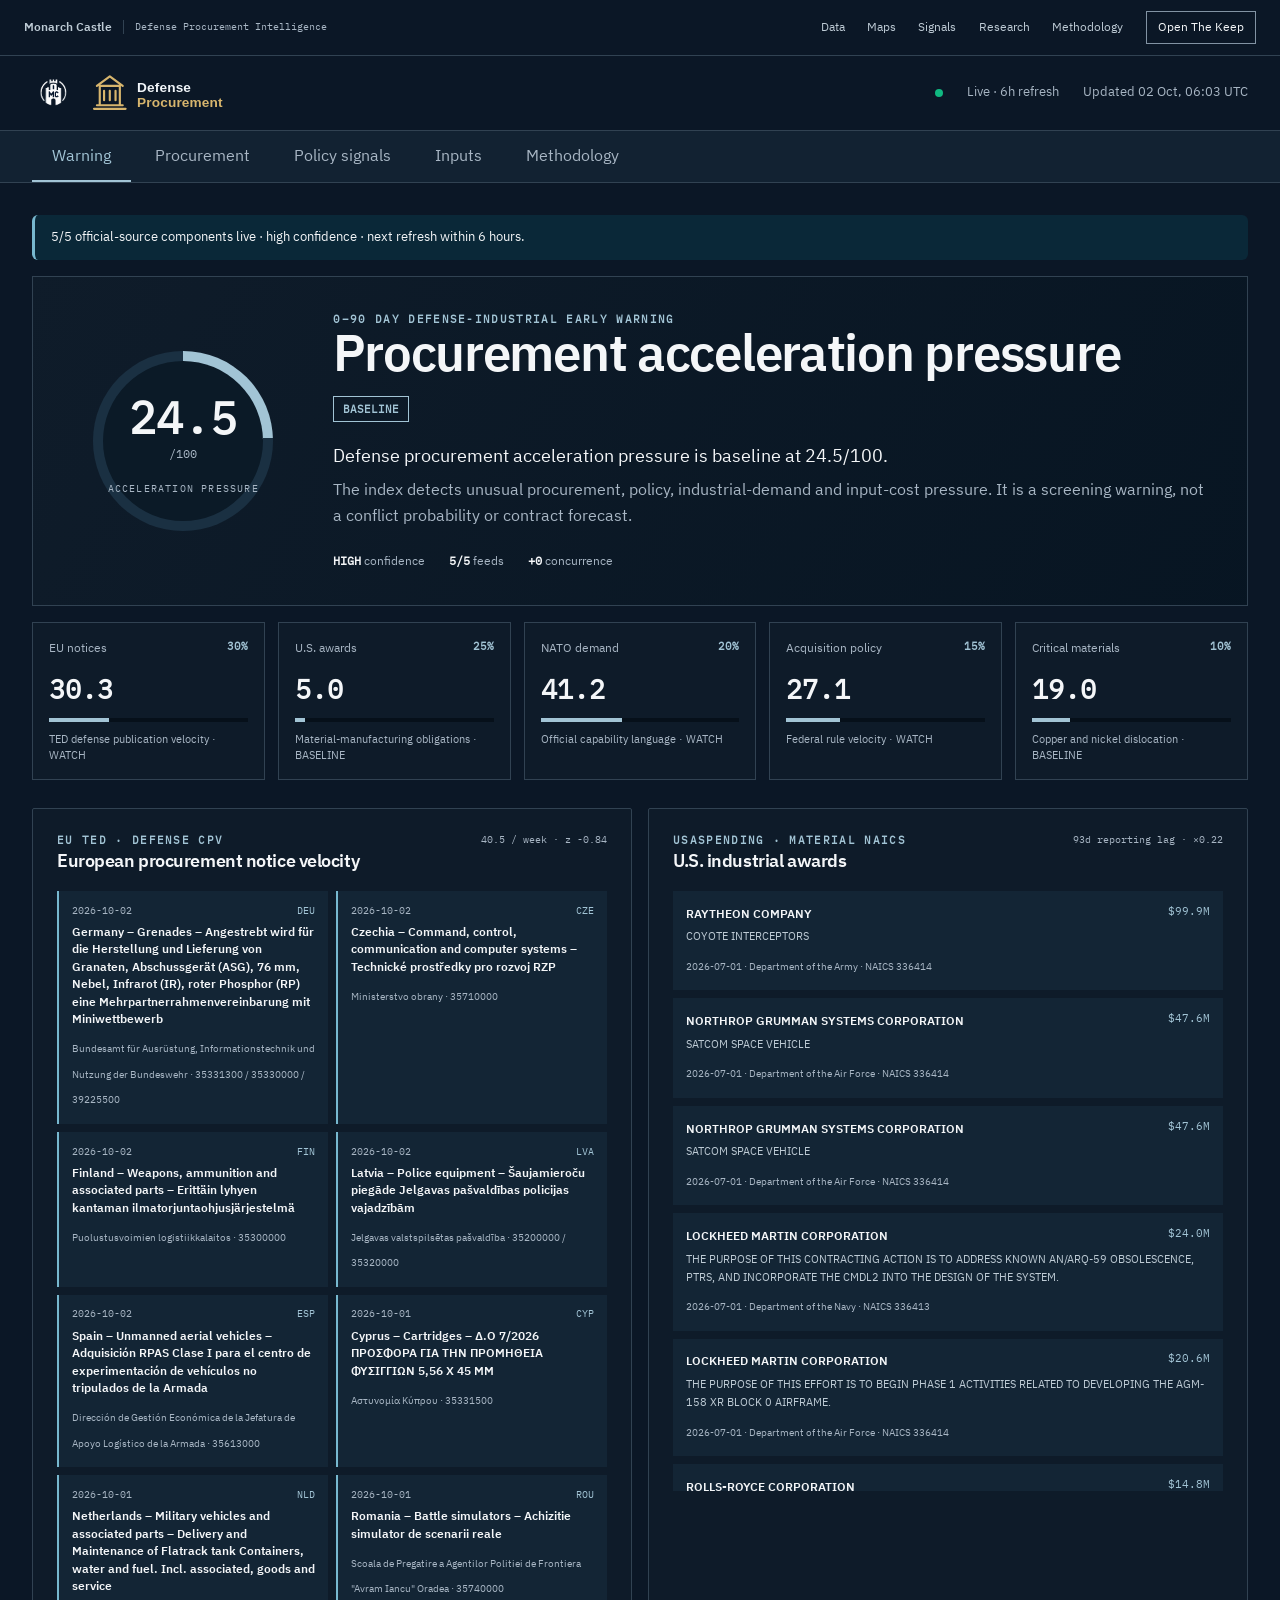
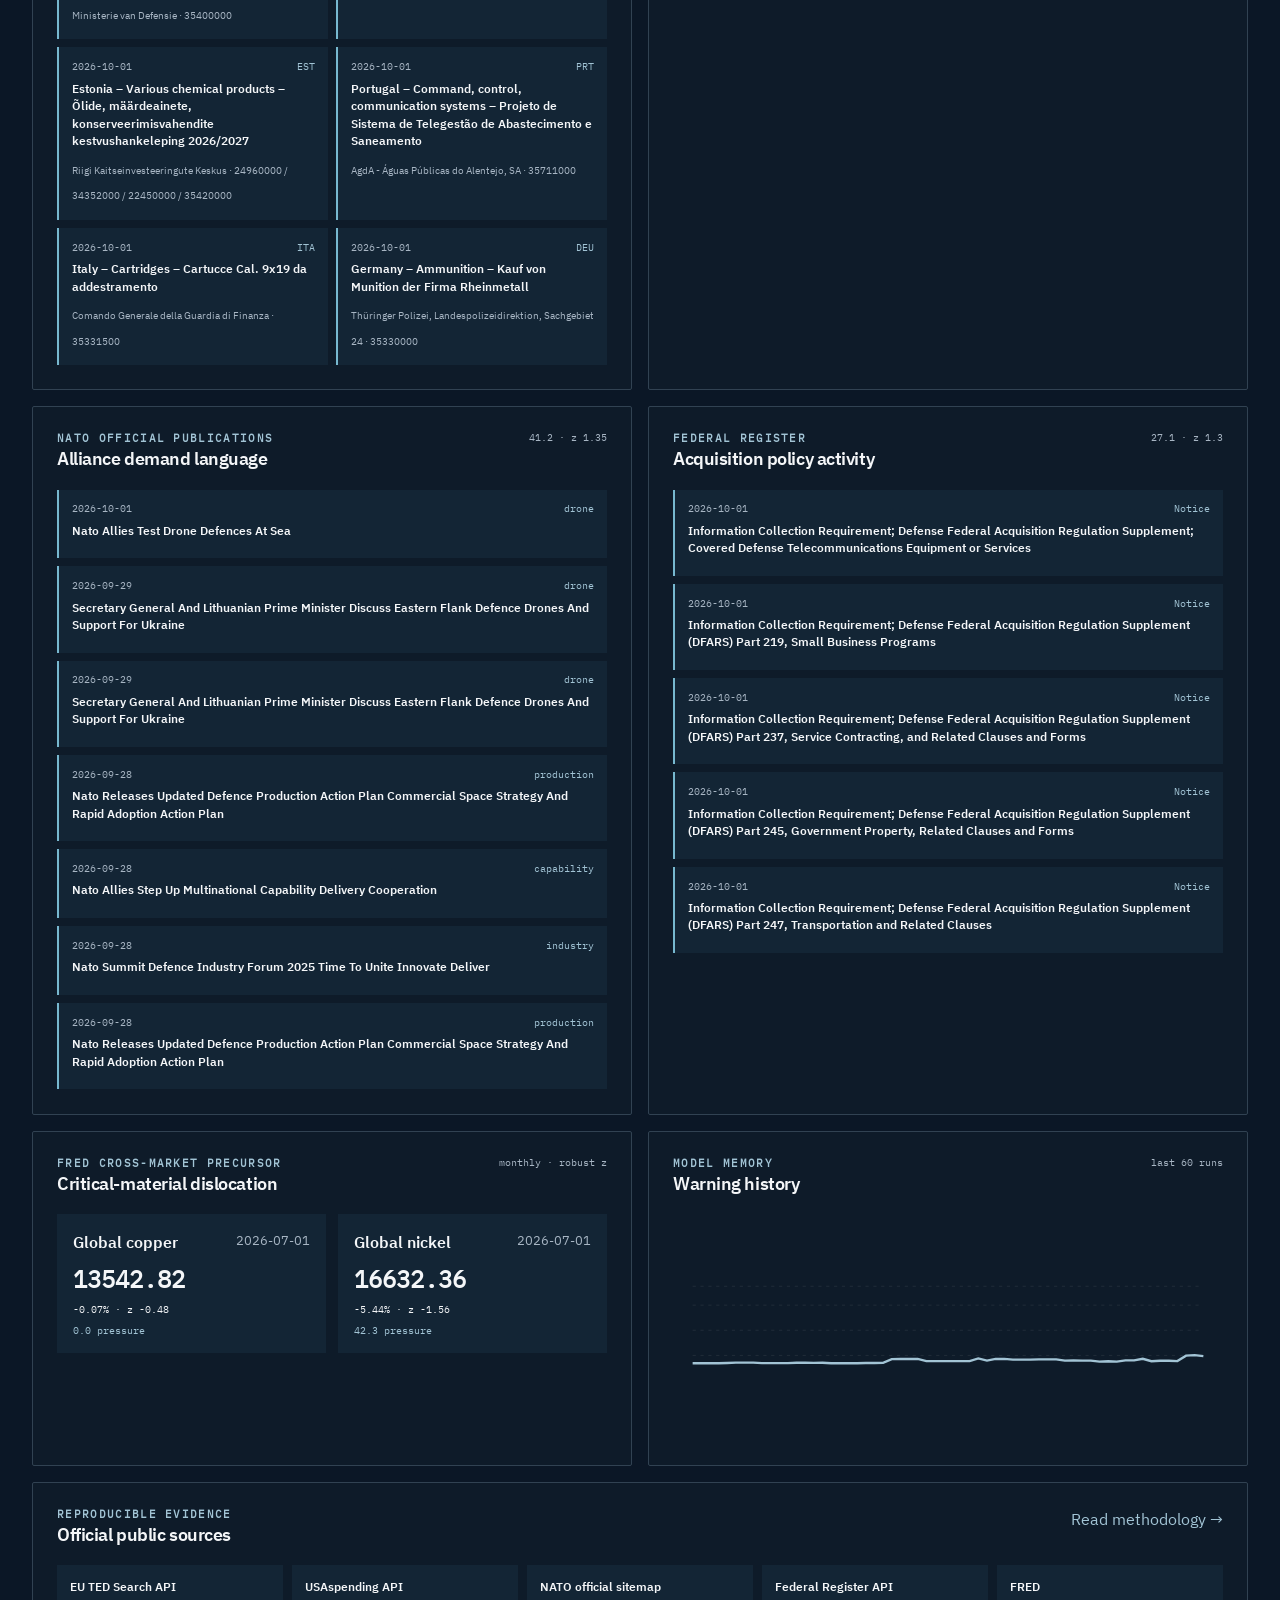
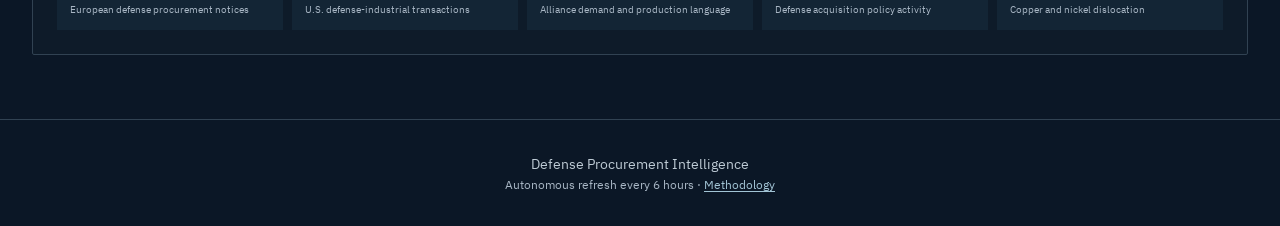
==== commit 2906f0cb: "Adopt Monarch Castle public design 2026.10" ====
--- a/index.html
+++ b/index.html
@@ -1,4 +1,6 @@
-<!doctype html><html lang="en"><head><meta charset="utf-8"><meta name="viewport" content="width=device-width,initial-scale=1"><title>Defense Procurement Intelligence — Early Warning</title><meta name="description" content="Autonomous defense procurement acceleration early warning from official public sources."><meta name="theme-color" content="#040d15"><link rel="canonical" href="https://monarchcastletech.github.io/defense-procurement/"><link rel="icon" href="assets/product-logo.svg" type="image/svg+xml"><link rel="stylesheet" href="assets/style.css"></head><body>
+<!doctype html><html lang="en"><head><meta charset="utf-8"><meta name="viewport" content="width=device-width,initial-scale=1"><title>Defense Procurement Intelligence — Early Warning</title><meta name="description" content="Autonomous defense procurement acceleration early warning from official public sources."><meta name="theme-color" content="#040d15"><link rel="canonical" href="https://monarchcastletech.github.io/defense-procurement/"><link rel="icon" href="assets/product-logo.svg" type="image/svg+xml"><link rel="stylesheet" href="assets/style.css"><link rel="stylesheet" href="./assets/monarch/design.css">
+</head><body class="monarch-product" data-monarch-product="defense-procurement">
+<header class="monarch-shell"><a class="monarch-shell-brand" href="https://monarchcastle.com/">Monarch Castle<span class="monarch-shell-product">Defense Procurement Intelligence</span></a><nav aria-label="Monarch Castle collection"><a href="https://monarchcastle.com/datasets/">Data</a><a href="https://monarchcastle.com/products/">Maps</a><a href="https://monarchcastle.com/insights/">Signals</a><a href="https://monarchcastle.com/developers/">Research</a><a href="https://monarchcastle.com/methodology/">Methodology</a><a class="monarch-shell-keep" href="https://monarchcastle.com/platform/">Open The Keep</a></nav><details><summary>Collection</summary><nav aria-label="Monarch Castle collection"><a href="https://monarchcastle.com/datasets/">Data</a><a href="https://monarchcastle.com/products/">Maps</a><a href="https://monarchcastle.com/insights/">Signals</a><a href="https://monarchcastle.com/developers/">Research</a><a href="https://monarchcastle.com/methodology/">Methodology</a><a class="monarch-shell-keep" href="https://monarchcastle.com/platform/">Open The Keep</a></nav></details></header>
 <header class="header"><a class="header-brand" href="./"><img class="brand-mark" src="assets/mct-mark.png" alt="Monarch Castle Technologies"><img class="product-logo" src="assets/product-logo.svg" alt="Defense Procurement Intelligence"></a><div class="header-meta"><span class="live-dot"></span><span id="mode">Loading</span><span id="generated">—</span></div></header>
 <nav class="nav-tabs"><a class="nav-tab active" href="#warning">Warning</a><a class="nav-tab" href="#procurement">Procurement</a><a class="nav-tab" href="#policy">Policy signals</a><a class="nav-tab" href="#materials">Inputs</a><a class="nav-tab" href="methodology/">Methodology</a></nav>
 <main class="main" id="warning"><div class="alert alert-info" id="status-strip">Loading validated public evidence…</div>
--- a/assets/monarch/design.css
+++ b/assets/monarch/design.css
@@ -0,0 +1,38 @@
+/* Monarch Castle public product design, version 2026.10. Source: main site. */
+@font-face{font-family:"IBM Plex Sans";src:url("./fonts/IBMPlexSans-Regular.woff2") format("woff2");font-weight:400;font-display:swap}
+@font-face{font-family:"IBM Plex Sans";src:url("./fonts/IBMPlexSans-SemiBold.woff2") format("woff2");font-weight:600 800;font-display:swap}
+@font-face{font-family:"IBM Plex Mono";src:url("./fonts/IBMPlexMono-Regular.woff2") format("woff2");font-weight:400;font-display:swap}
+:root{--monarch-shell-height:3.5rem;--monarch-navy:#0B1726;--monarch-paper:#F4F6F8;--monarch-steel:#315E7C;--monarch-bronze:#9B8357}
+body.monarch-product{
+ --bg:#0B1726;--bg-primary:#0B1726;--bg-secondary:#122232;--bg-panel:#122232;--bg-panel-soft:#162A3B;--bg-card:#122232;--bg-hover:#1D3345;--bg-map:#0B1726;--ocean:#0B1726;--bg-deep:#080F18;--panel:#122232;--panel-2:#162A3B;--panel-soft:#162A3B;--panel-raised:#162A3B;--card:#122232;--elev:#122232;
+ --border:#314252;--border-2:#4D6376;--border-soft:#243746;--border-strong:#4D6376;--line:#314252;
+ --text:#F4F6F8;--text-primary:#F4F6F8;--text-secondary:#BECBD5;--text-2:#A8B6C4;--text-3:#8498AA;--text-muted:#A8B6C4;--text-faint:#8498AA;--muted:#A8B6C4;--faint:#8498AA;
+ --accent:#A2C4D5;--accent-hover:#D6E4ED;--accent-soft:rgba(162,196,213,.12);--signal:#A2C4D5;--signal-strong:#D6E4ED;
+ --sans:"IBM Plex Sans",Arial,sans-serif;--serif:var(--sans);--mono:"IBM Plex Mono",monospace;--font-sans:var(--sans);--font-serif:var(--sans);--font-heading:var(--sans);--font-body:var(--sans);--font-mono:var(--mono);
+ font-family:var(--sans);background:var(--bg);font-variant-numeric:tabular-nums;
+}
+.monarch-product h1,.monarch-product h2,.monarch-product h3,.monarch-product h4{font-family:"IBM Plex Sans",Arial,sans-serif!important;letter-spacing:-.025em}
+.monarch-product .topbar,.monarch-product .header,.monarch-product .site-nav{background:#0B1726;border-color:#314252}
+.monarch-product :focus-visible{outline:3px solid #B99558;outline-offset:3px}
+.monarch-shell{box-sizing:border-box!important;height:var(--monarch-shell-height)!important;min-height:var(--monarch-shell-height)!important;width:100%!important;display:flex!important;align-items:center!important;justify-content:space-between!important;gap:1.5rem!important;padding:0 1.5rem!important;background:#0B1726!important;border:0!important;border-bottom:1px solid #314252!important;color:#F4F6F8!important;position:relative;z-index:150;font:400 12px/1.4 "IBM Plex Sans",Arial,sans-serif!important;flex-shrink:0}
+.monarch-shell *{box-sizing:border-box}
+.monarch-shell-brand{display:flex!important;align-items:center!important;gap:.7rem!important;color:#F4F6F8!important;text-decoration:none!important;white-space:nowrap!important;font-weight:600!important;font-size:13px!important}
+.monarch-shell-product{font:400 10px/1.4 "IBM Plex Mono",monospace!important;letter-spacing:0!important;text-transform:none!important;color:#A8B6C4!important;border-left:1px solid #314252!important;padding-left:.7rem!important;max-width:21rem;overflow:hidden;text-overflow:ellipsis}
+.monarch-shell nav{display:flex!important;align-items:center!important;gap:1.4rem!important;position:static!important;width:auto!important;background:transparent!important;margin:0!important;padding:0!important;border:0!important}
+.monarch-shell a{color:#BECBD5!important;text-decoration:none!important;white-space:nowrap!important;font-size:12px!important;line-height:1.4!important;letter-spacing:0!important;text-transform:none!important}
+.monarch-shell a:hover{text-decoration:underline!important;color:#FFF!important}
+.monarch-shell .monarch-shell-keep{padding:.45rem .7rem!important;border:1px solid #8293A3!important;color:#F4F6F8!important}
+.monarch-shell details{display:none;position:relative}
+.monarch-shell summary{cursor:pointer;padding:.5rem;font-size:12px}
+.monarch-product-surface{position:relative;transform:translateZ(0);height:calc(100dvh - var(--monarch-shell-height));min-height:0;overflow:hidden}
+.monarch-product-surface #root,.monarch-product-surface .esg-app{height:100%;min-height:0}
+.monarch-product-surface .min-h-screen{min-height:100%!important}
+.monarch-product-surface .h-screen,.monarch-product-surface .h-dvh{height:100%!important}
+body[data-monarch-product="nuclear-energy-intelligence"] .site-nav{top:var(--monarch-shell-height)}
+body[data-monarch-product="georisk"]>.monarch-shell{position:fixed;top:0}
+body[data-monarch-product="georisk"] .shell-topbar{top:var(--monarch-shell-height)}
+body[data-monarch-product="georisk"] .shell-sidebar{top:calc(4rem + var(--monarch-shell-height));height:calc(100dvh - 4rem - var(--monarch-shell-height))}
+body[data-monarch-product="georisk"] main.min-h-screen{padding-top:calc(4rem + var(--monarch-shell-height))}
+@media(max-width:900px){.monarch-shell-product{max-width:14rem}.monarch-shell>nav{display:none!important}.monarch-shell details{display:block}.monarch-shell details[open]>nav{position:absolute!important;right:0!important;top:2.3rem!important;display:flex!important;flex-direction:column!important;align-items:stretch!important;gap:1rem!important;width:12rem!important;padding:1.25rem!important;background:#0B1726!important;border:1px solid #314252!important;z-index:200}}
+@media(max-width:480px){.monarch-shell{padding:0 1rem!important;gap:.5rem!important}.monarch-shell-product{display:none}.monarch-shell-brand{font-size:12px!important}}
+@media(prefers-reduced-motion:reduce){.monarch-product *,.monarch-product *::before,.monarch-product *::after{animation:none!important;transition:none!important;scroll-behavior:auto!important}}
